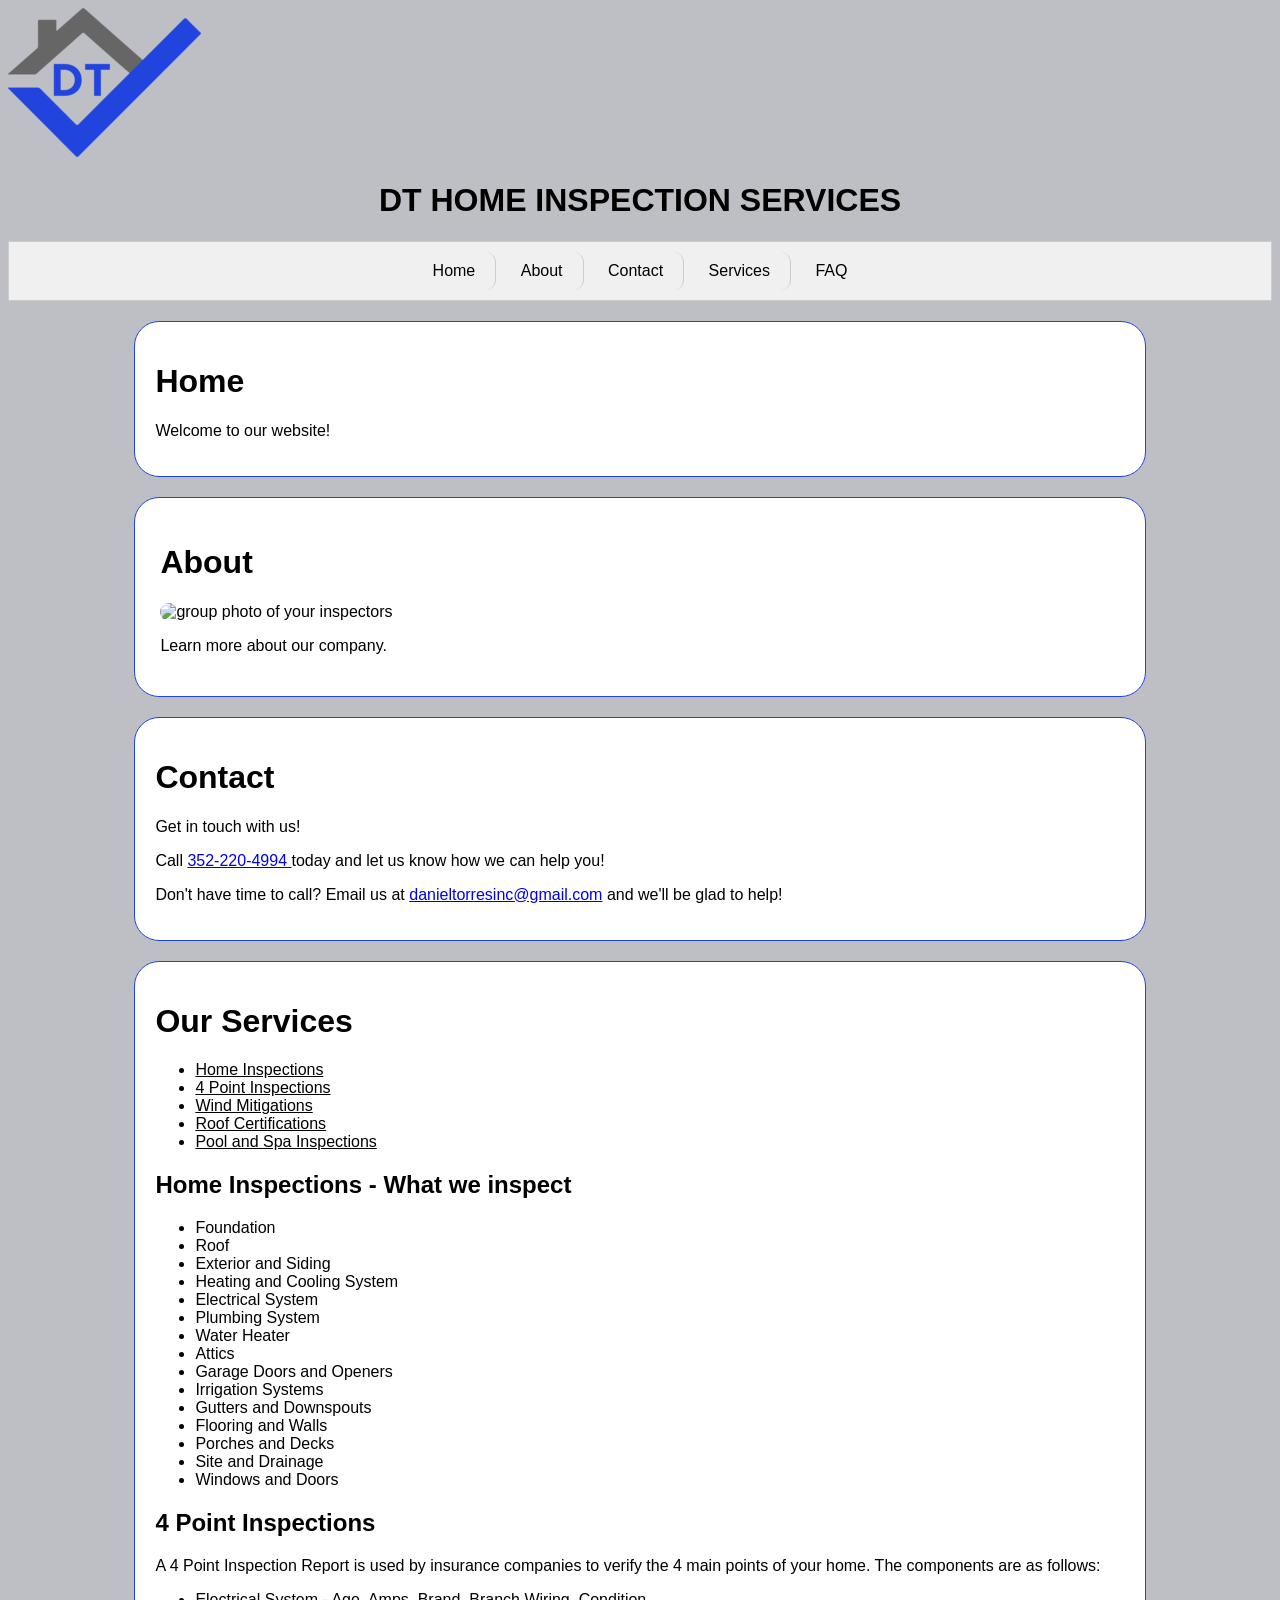
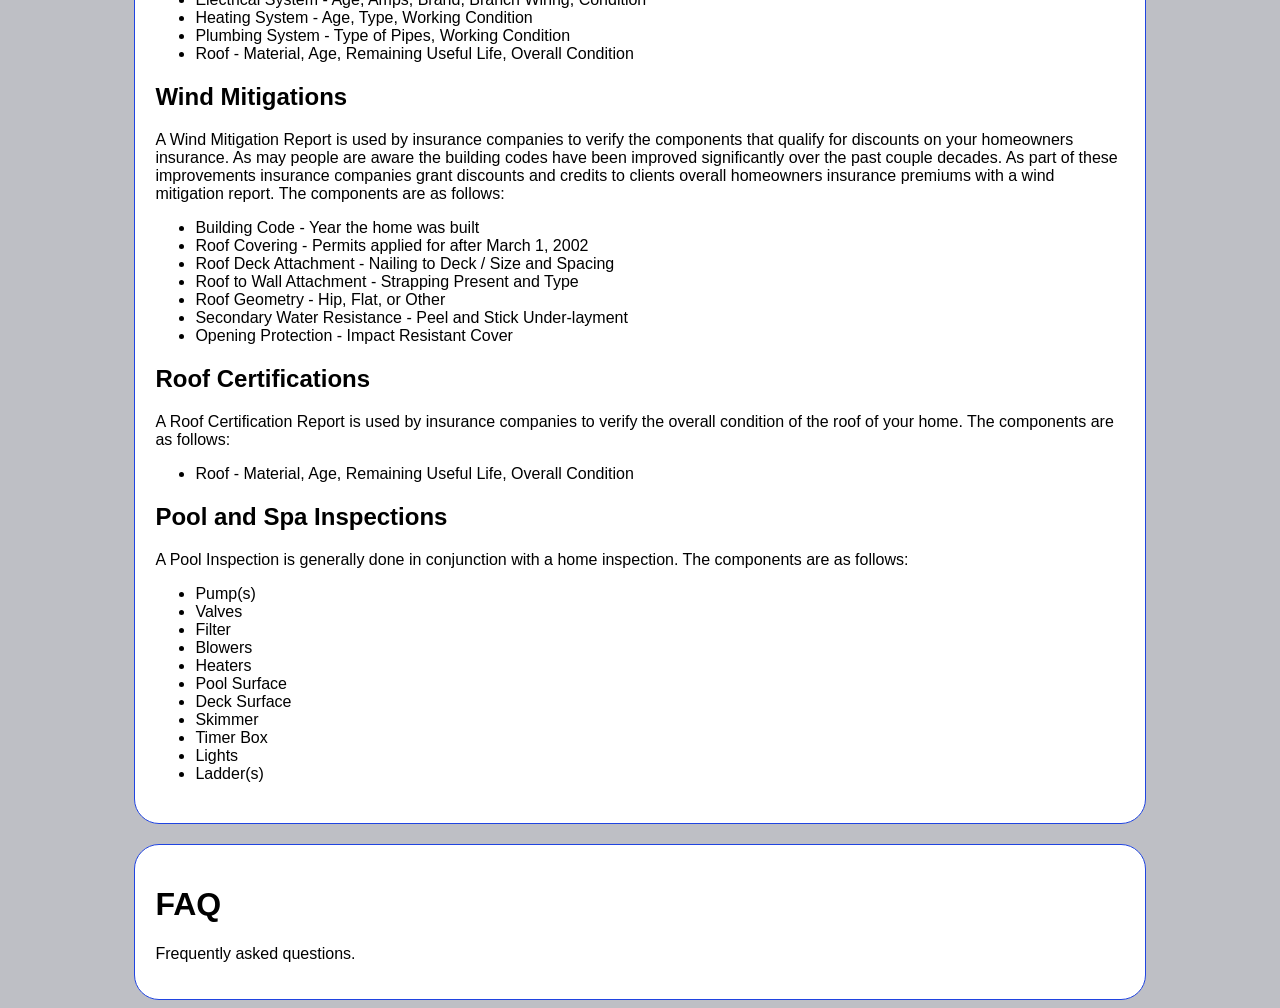
==== index.html @ a018a08e "Update index.html" ====
<!DOCTYPE html>
<html>
<head>
	<title>DT Home Inspections</title>
	<link rel="stylesheet" type="text/css" href="style.css">
</head>
<body>
	<img id = "logo" src = "dthis.png" alt = "logo"> 
	<h1 style = "text-align: center;" > DT HOME INSPECTION SERVICES </h1>
	<div class="menu">
		<ul>
			<li><a href="#home">Home</a></li>
			<li><a href="#about">About</a></li>
			<li><a href="#contact">Contact</a></li>
			<li><a href="#services">Services</a></li>
			<li><a href="#faq">FAQ</a></li>
		</ul>
	</div>
	<div class="content">
		<div id="home">
			<h1>Home</h1>
			<p>Welcome to our website!</p>
		</div>
		<div class="about">
			<h1>About</h1>
			<img id = "group" src = "dthis.jpg" alt = "group photo of your inspectors"> 
			<p>Learn more about our company.</p>
		</div>
		<div id="contact">
			<h1>Contact</h1>
			<p>Get in touch with us!</p>
			<p> Call <a href = "tel:3522204994"> 352-220-4994 </a> today and let us know how we can help you!</p>
			<p> Don't have time to call? Email us at <a href = "mailto:danieltorresinc@gmail.com">danieltorresinc@gmail.com</a> and we'll be glad to help!</p>
		</div>
		<div id="services">
			<h1>Our Services</h1>
			<ul class="service_list">
				<li><a href="#Home Inspections"> Home Inspections </a></li>
				<li><a href="#4 Point Inspections"> 4 Point Inspections </a></li>
				<li><a href="#Wind Mitigations"> Wind Mitigations</a> </li>
				<li><a href="#Roof Certifications"> Roof Certifications</a> </li>
				<li><a href="#Pool and Spa"> Pool and Spa Inspections</a></li>
			</ul>
			<div id="Home Inspections">
				<h2> Home Inspections - What we inspect </h2>
				<ul>
					<li> Foundation </li>
					<li> Roof </li>
					<li> Exterior and Siding </li>
					<li> Heating and Cooling System </li>
					<li> Electrical System </li>
					<li> Plumbing System </li>
					<li> Water Heater </li>
					<li> Attics </li>
					<li> Garage Doors and Openers</li>
					<li> Irrigation Systems </li>
					<li> Gutters and Downspouts </li>
					<li> Flooring and Walls </li>
					<li> Porches and Decks </li>
					<li> Site and Drainage </li>
					<li> Windows and Doors </li>
				</ul>
			</div>
			<div id="4 Point Inspections">
				<h2> 4 Point Inspections </h2>
				<p> A 4 Point Inspection Report is used by insurance companies to verify the 4 main points of your home. The components are as follows:</p>
					<ul>
						<li>Electrical System - Age, Amps, Brand, Branch Wiring, Condition </li>
						<li>Heating System - Age, Type, Working Condition </li>
						<li>Plumbing System - Type of Pipes, Working Condition </li>
						<li>Roof  - Material, Age, Remaining Useful Life, Overall Condition </li>
					</ul>
			</div>
			<div id="Wind Mitigations">
				<h2> Wind Mitigations </h2>
				<p> A Wind Mitigation Report is used by insurance companies to verify the components that qualify for discounts on your homeowners insurance.  As may people are aware the building codes have been improved significantly over the past couple decades.  As part of these improvements insurance companies grant discounts and credits to clients overall homeowners insurance premiums with a wind mitigation report.  The components are as follows:</p>
					<ul>
						<li>Building Code - Year the home was built</li>
						<li>Roof Covering - Permits applied for after March 1, 2002 </li>
						<li>Roof Deck Attachment - Nailing to Deck / Size and Spacing </li>
						<li>Roof to Wall Attachment - Strapping Present and Type</li>
						<li>Roof Geometry - Hip, Flat, or Other</li>
						<li>Secondary Water Resistance - Peel and Stick Under-layment</li>
						<li>Opening Protection - Impact Resistant Cover</li>
					</ul>
			</div>
			<div id="Roof Certifications">
				<h2> Roof Certifications</h2>
				<p>A Roof Certification Report is used by insurance companies to verify the overall condition of the roof of your home. The components are as follows:</p>
					<ul>
						<li>Roof  - Material, Age, Remaining Useful Life, Overall Condition</li>
					</ul>
			</div>
			<div id="Pool and Spa">
				<h2> Pool and Spa Inspections </h2>
				<p> A Pool Inspection is generally done in conjunction with a home inspection. The components are as follows:</p>
					<ul>
						<li>Pump(s)</li>
						<li>Valves </li>
						<li>Filter </li>
						<li>Blowers</li>
						<li>Heaters</li>
						<li>Pool Surface</li>
						<li>Deck Surface</li>
						<li>Skimmer</li>
						<li>Timer Box</li>
						<li>Lights</li>
						<li>Ladder(s)</li>
					</ul>
			</div>
				<!--<p>We have been in the Residential Housing Market for many years and understand the entire housing process from the ground up.  Fortunately we have had the opportunity to understand homes in ways that only a few other home inspection companies can claim.  You see, we are of course Licensed Home Inspectors HI#6616 but we also hold a Florida License for Residential Construction CRC#1328633 as well as a Florida License in Real Estate #3073071.  We have been trained by real experience in the residential housing industry and bring this expertise with us to your home inspection. When selecting our company to handle home inspection services clients are relying on getting what they pay for.

In order to get clients what they pay for we have taken our experience and strengthened our position by adding Home Inspection Certification by AHIT.  This continual training helps us stay current and clear on the topics that affect you as a client. With experience and knowledge we are here to give you a better sense of security in your home purchase. </p> -->
			</div>
		</div>
		<div id="faq">
			<h1>FAQ</h1>
			<p>Frequently asked questions.</p>
		</div>
	</div>
</body>
</html>
---- style.css ----
body {
	background-color: #bebfc5;
	font-family: Arial
}

.menu {
	background-color: #f0f0f0;
	padding: 10px;
	border: 1px solid #cccccc;
	text-align: center;
}

.menu ul {
	list-style-type: none;
	padding: 0;
	margin: 0;
}

.menu li {
	display: inline-block;
	border-radius: 10px;
	padding: 10px 20px;
	border-right: 1px solid #cccccc;
}

.menu li:last-child {
	border-right: none;
}

.menu li:hover {
	background-color: #2044E1 ;
}

.menu a {
	text-decoration: none;
	color: #000000;
}
.service_list a {
	text-decoration:underline;
	color:#000000;
}
.content {
	margin-top: 20px;
}

.content div {
	margin-bottom: 20px;
}

#services {
	background-color: #ffffff; 
	border: 1px solid #2044E1 ;
	border-radius: 25px;
	margin-left: 10%;
	margin-right: 10%;
	padding: 20px;
}
#home {
	background-color: #ffffff; 
	border: 1px solid #2044E1 ;
	border-radius: 25px;
	margin-left: 10%;
	margin-right: 10%;
	padding: 20px;
}
.about {
	background-color: #ffffff; 
	border: 1px solid #2044E1 ;
	border-radius: 25px;
	margin-left: 10%;
	margin-right: 10%;
	padding:25px;
	
}
.about img {
	height: 100%;
	width: 100%;
	border-radius: 15px;
}
#contact {
	background-color: #ffffff; 
	border: 1px solid #2044E1 ;
	border-radius: 25px;
	margin-left: 10%;
	margin-right: 10%;
	padding: 20px;
}
#faq {
	background-color: #ffffff; 
	border: 1px solid #2044E1 ;
	border-radius: 25px;
	margin-left: 10%;
	margin-right: 10%;
	padding: 20px;
}
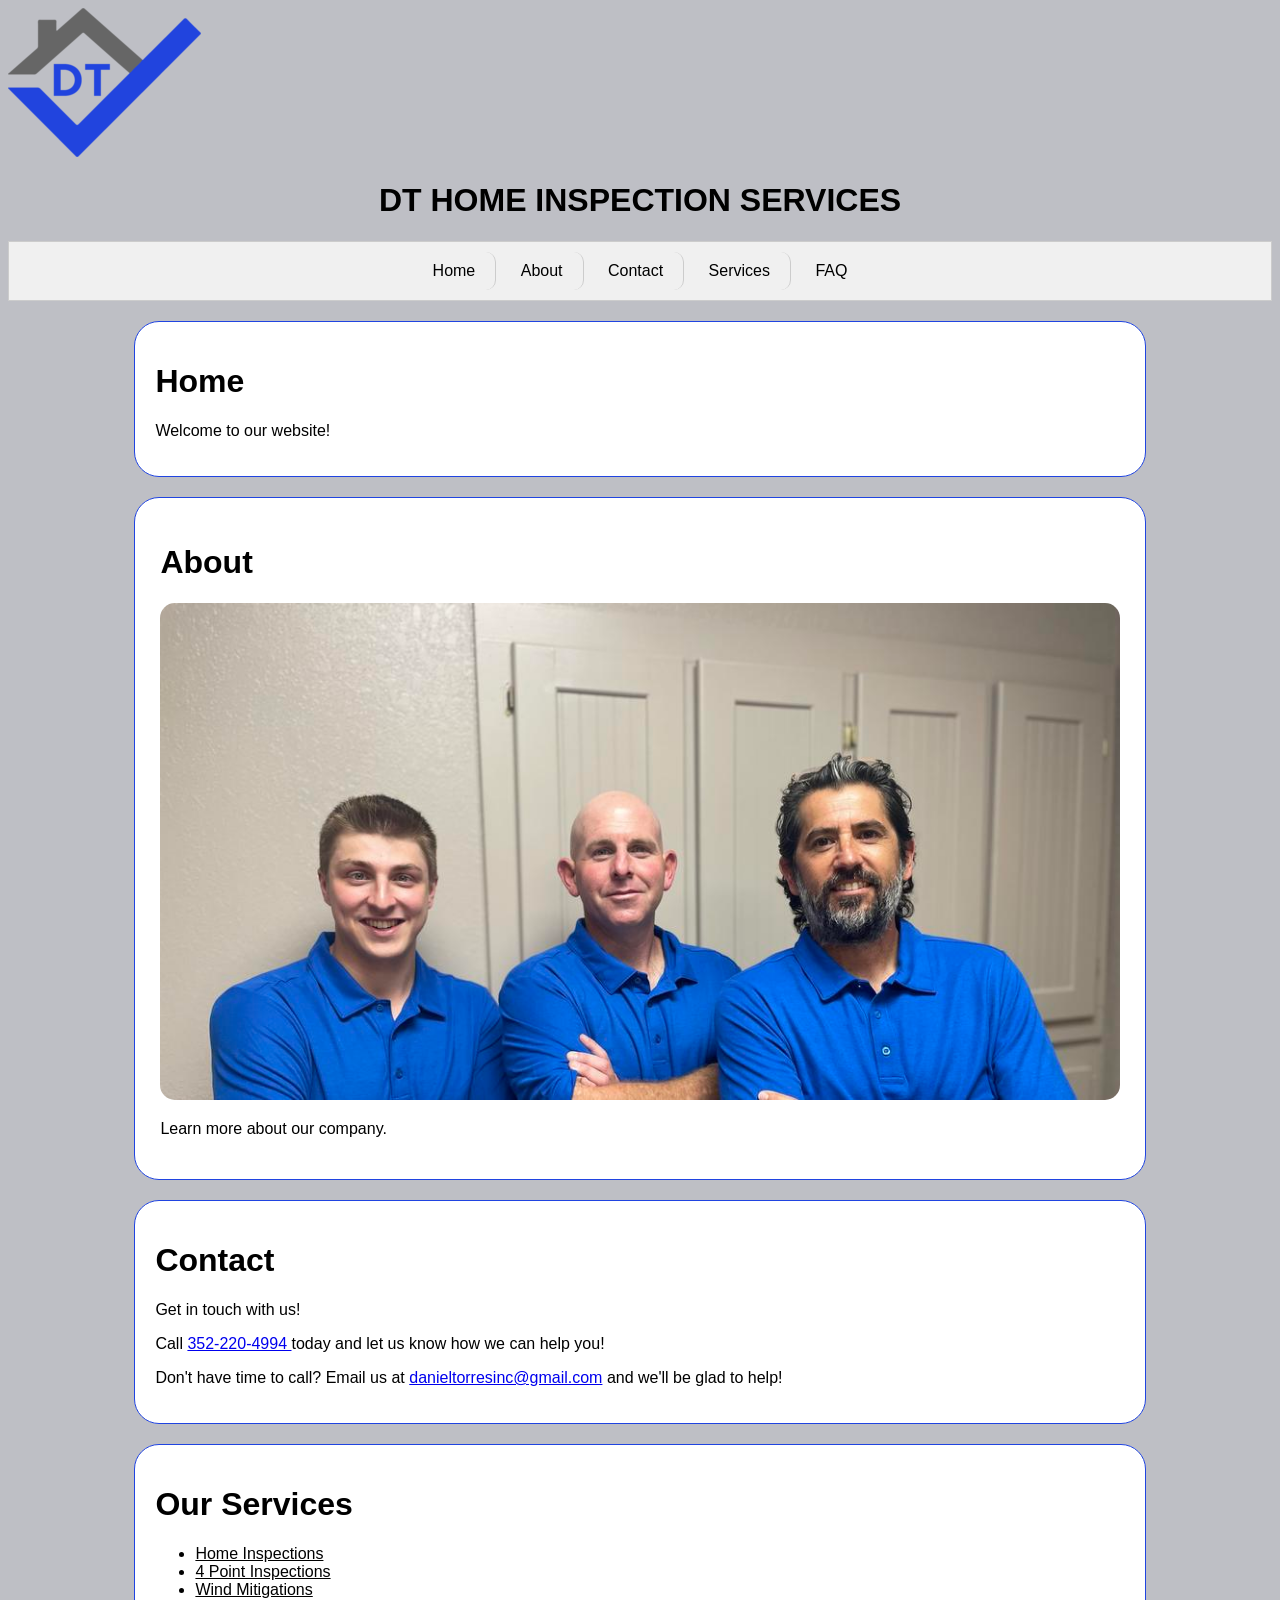
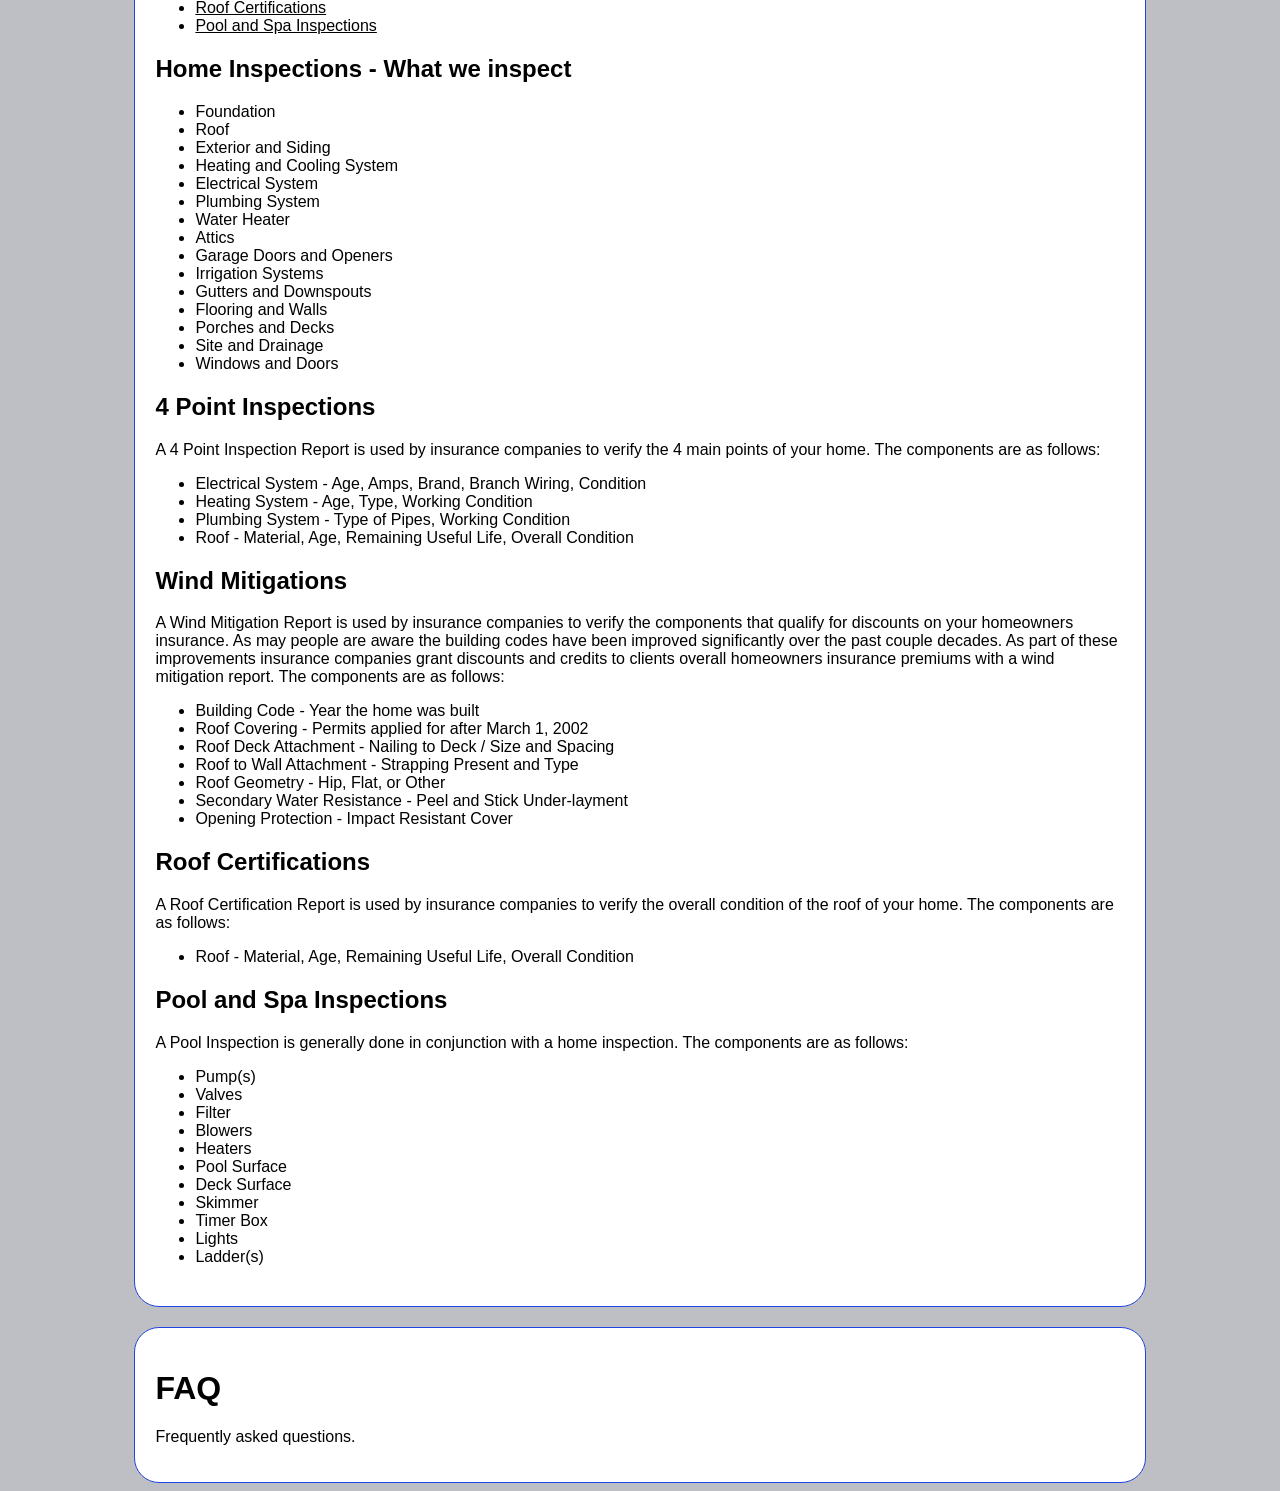
==== commit 26fba274: "Update index.html" ====
--- a/index.html
+++ b/index.html
@@ -23,7 +23,7 @@
 		</div>
 		<div class="about">
 			<h1>About</h1>
-			<img id = "group" src = "dthis.jpg" alt = "group photo of your inspectors"> 
+			<img id = "group" src = "DT.jpg" alt = "group photo of your inspectors"> 
 			<p>Learn more about our company.</p>
 		</div>
 		<div id="contact">
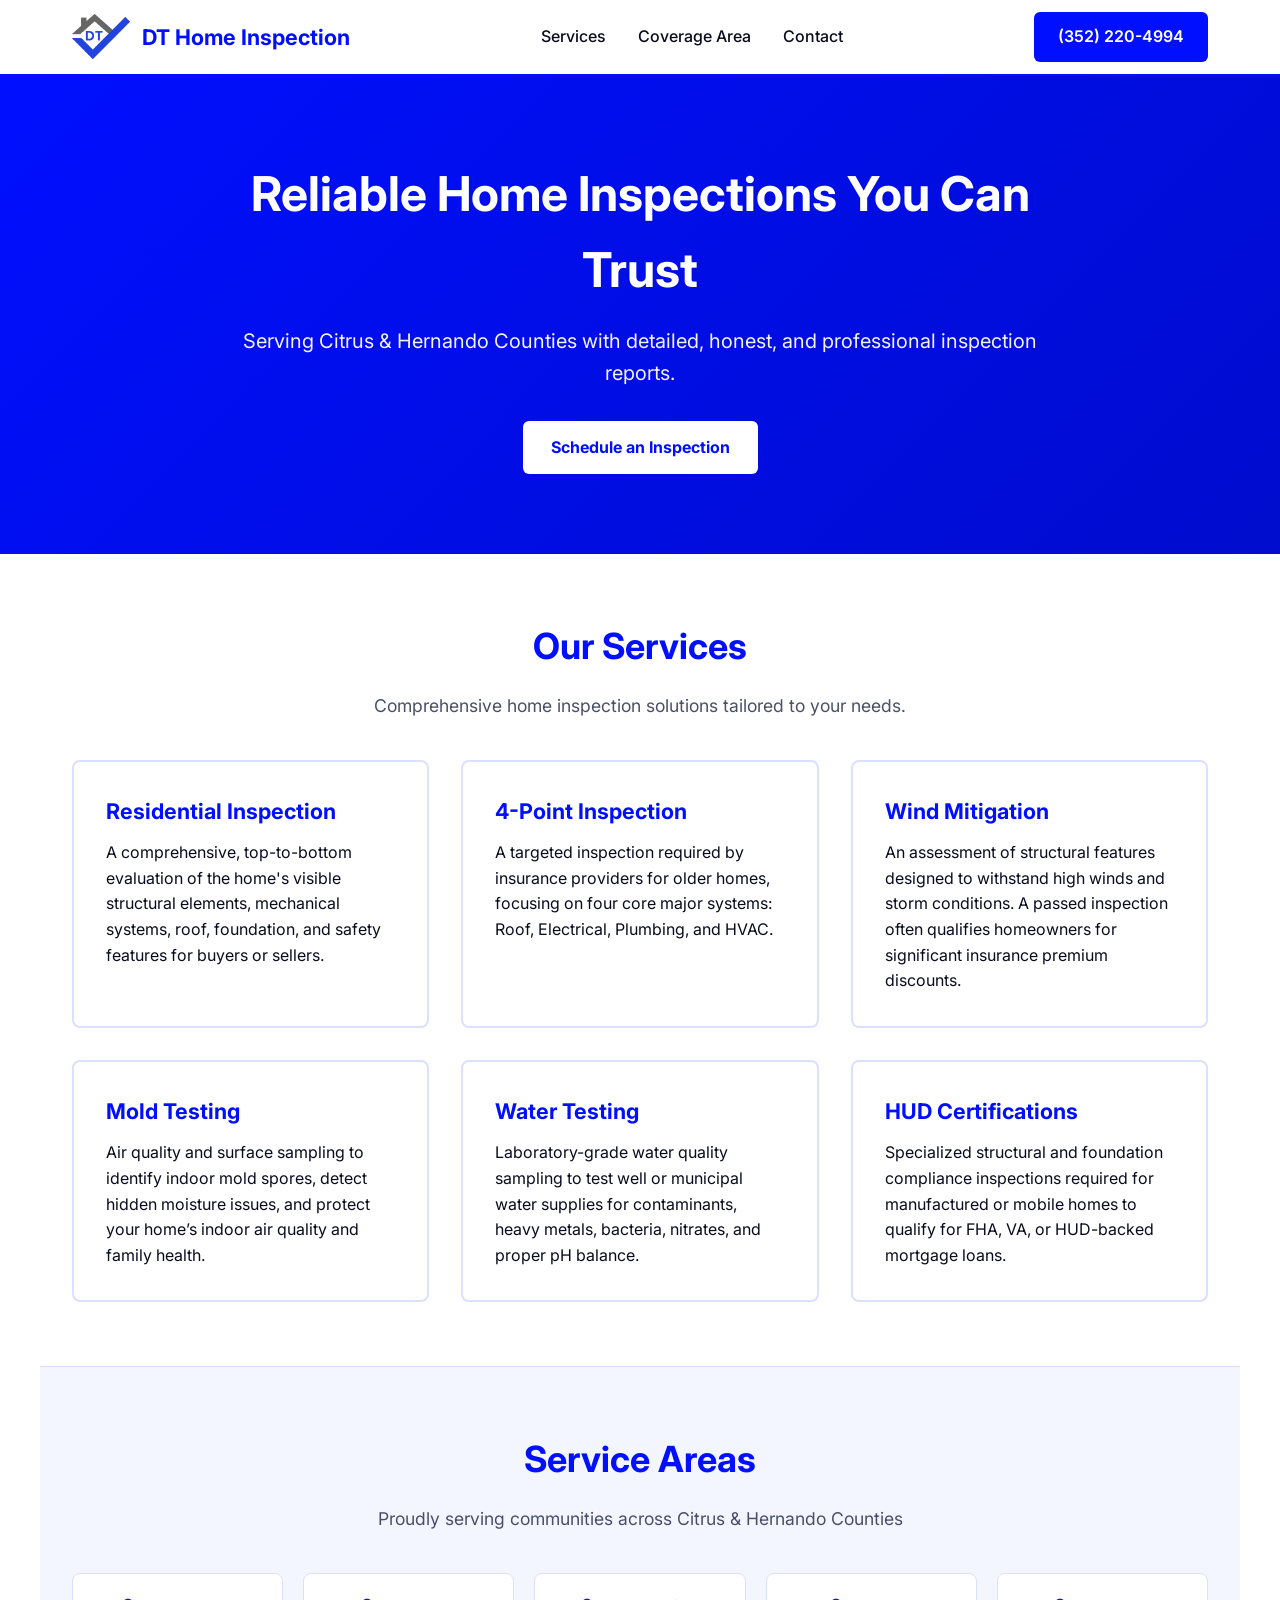
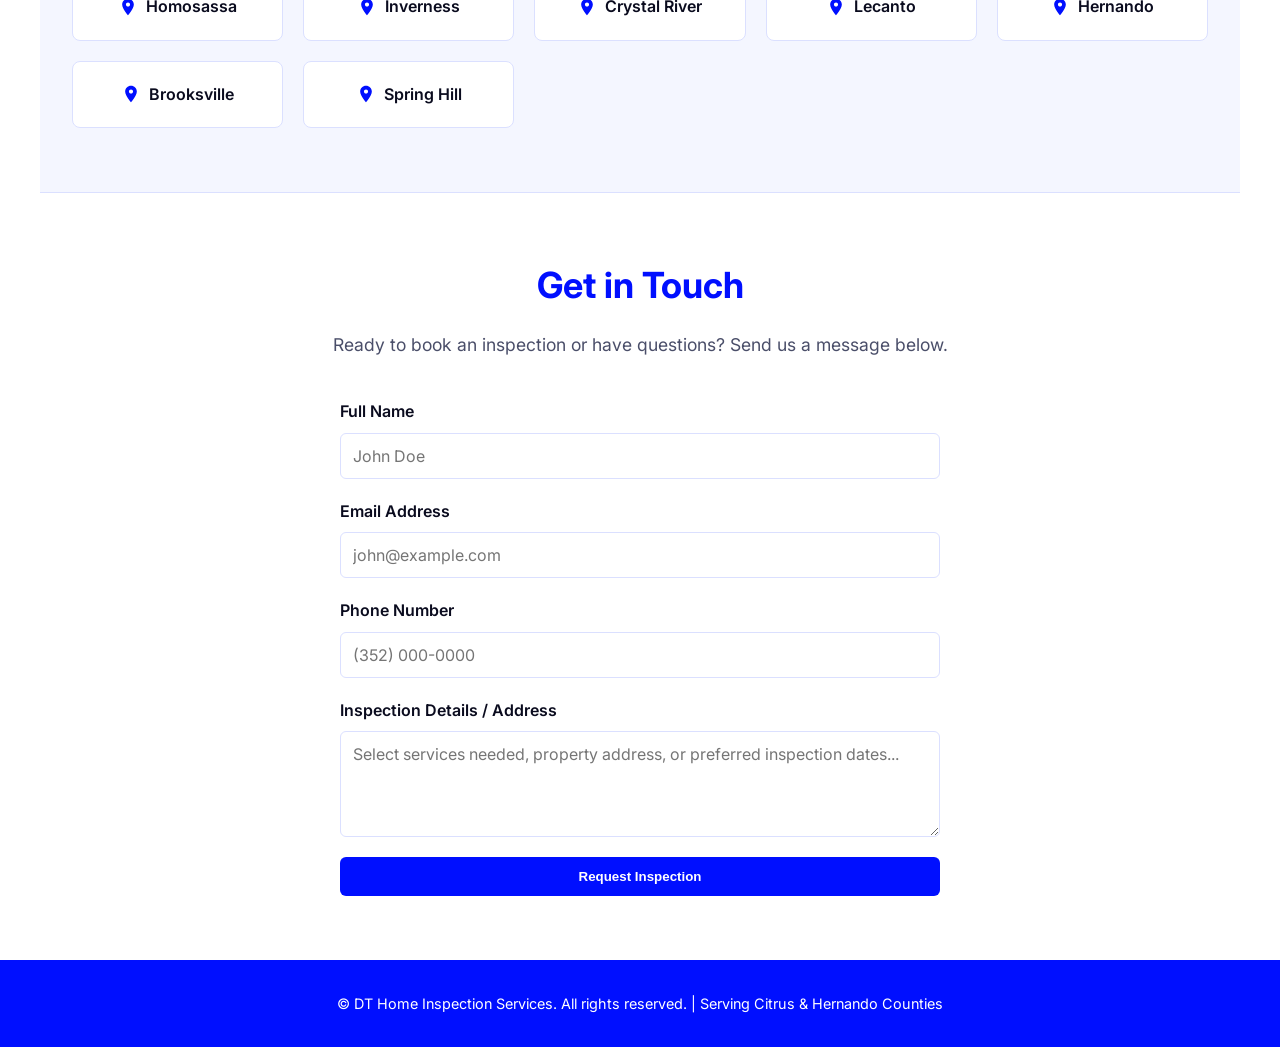
==== commit 7447b8df: "Update index.html" ====
--- a/index.html
+++ b/index.html
@@ -1,122 +1,426 @@
 <!DOCTYPE html>
-<html>
+<html lang="en">
 <head>
-	<title>DT Home Inspections</title>
-	<link rel="stylesheet" type="text/css" href="style.css">
+  <meta charset="UTF-8">
+  <meta name="viewport" content="width=device-width, initial-scale=1.0">
+  <title>DT Home Inspection Services | Citrus & Hernando County</title>
+  <link rel="preconnect" href="https://fonts.googleapis.com">
+  <link rel="preconnect" href="https://fonts.gstatic.com" crossorigin>
+  <link href="https://fonts.googleapis.com/css2?family=Inter:wght@400;500;600;700&display=swap" rel="stylesheet">
+  
+  <style>
+    :root {
+      --primary: #000fff;
+      --primary-hover: #000ccd;
+      --bg-white: #ffffff;
+      --bg-light: #f4f6ff;
+      --text-dark: #0a0b1e;
+      --text-muted: #4a4e69;
+      --border-color: #dbe0ff;
+    }
+
+    * {
+      box-sizing: border-box;
+      margin: 0;
+      padding: 0;
+    }
+
+    body {
+      font-family: 'Inter', sans-serif;
+      color: var(--text-dark);
+      background-color: var(--bg-white);
+      line-height: 1.6;
+    }
+
+    .header {
+      background-color: var(--bg-white);
+      border-bottom: 2px solid var(--primary);
+      position: sticky;
+      top: 0;
+      z-index: 100;
+    }
+
+    .nav-container {
+      max-width: 1200px;
+      margin: 0 auto;
+      padding: 0.75rem 2rem;
+      display: flex;
+      justify-content: space-between;
+      align-items: center;
+    }
+
+    /* Logo Branding Area */
+    .brand {
+      display: flex;
+      align-items: center;
+      gap: 0.75rem;
+      text-decoration: none;
+    }
+
+    .brand-logo {
+      height: 45px;
+      width: auto;
+      object-fit: contain;
+    }
+
+    .logo-text {
+      font-weight: 700;
+      font-size: 1.35rem;
+      color: var(--primary);
+    }
+
+    .nav-links {
+      display: flex;
+      gap: 2rem;
+      list-style: none;
+    }
+
+    .nav-links a {
+      text-decoration: none;
+      color: var(--text-dark);
+      font-weight: 500;
+      transition: color 0.2s;
+    }
+
+    .nav-links a:hover {
+      color: var(--primary);
+    }
+
+    .btn-primary {
+      background-color: var(--primary);
+      color: var(--bg-white);
+      padding: 0.75rem 1.5rem;
+      border-radius: 6px;
+      text-decoration: none;
+      font-weight: 600;
+      border: none;
+      cursor: pointer;
+      transition: background-color 0.2s;
+      display: inline-block;
+    }
+
+    .btn-primary:hover {
+      background-color: var(--primary-hover);
+    }
+
+    .hero {
+      background: linear-gradient(135deg, var(--primary) 0%, var(--primary-hover) 100%);
+      color: var(--bg-white);
+      padding: 5rem 2rem;
+      text-align: center;
+    }
+
+    .hero-content {
+      max-width: 800px;
+      margin: 0 auto;
+    }
+
+    .hero h1 {
+      font-size: 3rem;
+      margin-bottom: 1rem;
+      font-weight: 700;
+    }
+
+    .hero p {
+      font-size: 1.25rem;
+      margin-bottom: 2rem;
+      opacity: 0.95;
+    }
+
+    .btn-secondary {
+      background-color: var(--bg-white);
+      color: var(--primary);
+      padding: 0.85rem 1.75rem;
+      border-radius: 6px;
+      text-decoration: none;
+      font-weight: 700;
+      transition: background-color 0.2s, color 0.2s;
+      display: inline-block;
+    }
+
+    .btn-secondary:hover {
+      background-color: var(--bg-light);
+      color: var(--primary-hover);
+    }
+
+    .section {
+      padding: 4rem 2rem;
+      max-width: 1200px;
+      margin: 0 auto;
+    }
+
+    .section-title {
+      text-align: center;
+      font-size: 2.25rem;
+      color: var(--primary);
+      margin-bottom: 1rem;
+    }
+
+    .section-subtitle {
+      text-align: center;
+      color: var(--text-muted);
+      margin-bottom: 2.5rem;
+      font-size: 1.1rem;
+    }
+
+    .cards-grid {
+      display: grid;
+      grid-template-columns: repeat(auto-fit, minmax(320px, 1fr));
+      gap: 2rem;
+    }
+
+    .card {
+      background-color: var(--bg-white);
+      border: 2px solid var(--border-color);
+      border-radius: 8px;
+      padding: 2rem;
+      transition: transform 0.2s, border-color 0.2s;
+    }
+
+    .card:hover {
+      transform: translateY(-4px);
+      border-color: var(--primary);
+    }
+
+    .card h3 {
+      color: var(--primary);
+      margin-bottom: 0.75rem;
+      font-size: 1.35rem;
+    }
+
+    /* Service Area Styles */
+    .area-section {
+      background-color: var(--bg-light);
+      border-top: 1px solid var(--border-color);
+      border-bottom: 1px solid var(--border-color);
+    }
+
+    .area-grid {
+      display: grid;
+      grid-template-columns: repeat(auto-fit, minmax(180px, 1fr));
+      gap: 1.25rem;
+      margin-top: 2rem;
+    }
+
+    .area-card {
+      background-color: var(--bg-white);
+      border: 1px solid var(--border-color);
+      border-radius: 8px;
+      padding: 1.25rem 1rem;
+      text-align: center;
+      font-weight: 600;
+      color: var(--text-dark);
+      display: flex;
+      align-items: center;
+      justify-content: center;
+      gap: 0.5rem;
+      transition: border-color 0.2s, transform 0.2s;
+    }
+
+    .area-card:hover {
+      border-color: var(--primary);
+      transform: translateY(-2px);
+    }
+
+    .area-card svg {
+      width: 20px;
+      height: 20px;
+      fill: var(--primary);
+      flex-shrink: 0;
+    }
+
+    .contact-section {
+      background-color: var(--bg-white);
+    }
+
+    .contact-form {
+      max-width: 600px;
+      margin: 0 auto;
+      display: flex;
+      flex-direction: column;
+      gap: 1.25rem;
+    }
+
+    .form-group {
+      display: flex;
+      flex-direction: column;
+      gap: 0.5rem;
+    }
+
+    .form-group label {
+      font-weight: 600;
+      color: var(--text-dark);
+    }
+
+    .form-group input,
+    .form-group textarea {
+      padding: 0.75rem;
+      border: 1px solid var(--border-color);
+      border-radius: 6px;
+      font-family: inherit;
+      font-size: 1rem;
+    }
+
+    .form-group input:focus,
+    .form-group textarea:focus {
+      outline: none;
+      border-color: var(--primary);
+      box-shadow: 0 0 0 3px rgba(0, 15, 255, 0.15);
+    }
+
+    footer {
+      background-color: var(--primary);
+      color: var(--bg-white);
+      text-align: center;
+      padding: 2rem;
+      font-size: 0.9rem;
+    }
+
+    @media (max-width: 768px) {
+      .hero h1 {
+        font-size: 2.25rem;
+      }
+      .nav-links {
+        display: none;
+      }
+    }
+  </style>
 </head>
 <body>
-	<img id = "logo" src = "dthis.png" alt = "logo"> 
-	<h1 style = "text-align: center;" > DT HOME INSPECTION SERVICES </h1>
-	<div class="menu">
-		<ul>
-			<li><a href="#home">Home</a></li>
-			<li><a href="#about">About</a></li>
-			<li><a href="#contact">Contact</a></li>
-			<li><a href="#services">Services</a></li>
-			<li><a href="#faq">FAQ</a></li>
-		</ul>
-	</div>
-	<div class="content">
-		<div id="home">
-			<h1>Home</h1>
-			<p>Welcome to our website!</p>
-		</div>
-		<div class="about">
-			<h1>About</h1>
-			<img id = "group" src = "DT.jpg" alt = "group photo of your inspectors"> 
-			<p>Learn more about our company.</p>
-		</div>
-		<div id="contact">
-			<h1>Contact</h1>
-			<p>Get in touch with us!</p>
-			<p> Call <a href = "tel:3522204994"> 352-220-4994 </a> today and let us know how we can help you!</p>
-			<p> Don't have time to call? Email us at <a href = "mailto:danieltorresinc@gmail.com">danieltorresinc@gmail.com</a> and we'll be glad to help!</p>
-		</div>
-		<div id="services">
-			<h1>Our Services</h1>
-			<ul class="service_list">
-				<li><a href="#Home Inspections"> Home Inspections </a></li>
-				<li><a href="#4 Point Inspections"> 4 Point Inspections </a></li>
-				<li><a href="#Wind Mitigations"> Wind Mitigations</a> </li>
-				<li><a href="#Roof Certifications"> Roof Certifications</a> </li>
-				<li><a href="#Pool and Spa"> Pool and Spa Inspections</a></li>
-			</ul>
-			<div id="Home Inspections">
-				<h2> Home Inspections - What we inspect </h2>
-				<ul>
-					<li> Foundation </li>
-					<li> Roof </li>
-					<li> Exterior and Siding </li>
-					<li> Heating and Cooling System </li>
-					<li> Electrical System </li>
-					<li> Plumbing System </li>
-					<li> Water Heater </li>
-					<li> Attics </li>
-					<li> Garage Doors and Openers</li>
-					<li> Irrigation Systems </li>
-					<li> Gutters and Downspouts </li>
-					<li> Flooring and Walls </li>
-					<li> Porches and Decks </li>
-					<li> Site and Drainage </li>
-					<li> Windows and Doors </li>
-				</ul>
-			</div>
-			<div id="4 Point Inspections">
-				<h2> 4 Point Inspections </h2>
-				<p> A 4 Point Inspection Report is used by insurance companies to verify the 4 main points of your home. The components are as follows:</p>
-					<ul>
-						<li>Electrical System - Age, Amps, Brand, Branch Wiring, Condition </li>
-						<li>Heating System - Age, Type, Working Condition </li>
-						<li>Plumbing System - Type of Pipes, Working Condition </li>
-						<li>Roof  - Material, Age, Remaining Useful Life, Overall Condition </li>
-					</ul>
-			</div>
-			<div id="Wind Mitigations">
-				<h2> Wind Mitigations </h2>
-				<p> A Wind Mitigation Report is used by insurance companies to verify the components that qualify for discounts on your homeowners insurance.  As may people are aware the building codes have been improved significantly over the past couple decades.  As part of these improvements insurance companies grant discounts and credits to clients overall homeowners insurance premiums with a wind mitigation report.  The components are as follows:</p>
-					<ul>
-						<li>Building Code - Year the home was built</li>
-						<li>Roof Covering - Permits applied for after March 1, 2002 </li>
-						<li>Roof Deck Attachment - Nailing to Deck / Size and Spacing </li>
-						<li>Roof to Wall Attachment - Strapping Present and Type</li>
-						<li>Roof Geometry - Hip, Flat, or Other</li>
-						<li>Secondary Water Resistance - Peel and Stick Under-layment</li>
-						<li>Opening Protection - Impact Resistant Cover</li>
-					</ul>
-			</div>
-			<div id="Roof Certifications">
-				<h2> Roof Certifications</h2>
-				<p>A Roof Certification Report is used by insurance companies to verify the overall condition of the roof of your home. The components are as follows:</p>
-					<ul>
-						<li>Roof  - Material, Age, Remaining Useful Life, Overall Condition</li>
-					</ul>
-			</div>
-			<div id="Pool and Spa">
-				<h2> Pool and Spa Inspections </h2>
-				<p> A Pool Inspection is generally done in conjunction with a home inspection. The components are as follows:</p>
-					<ul>
-						<li>Pump(s)</li>
-						<li>Valves </li>
-						<li>Filter </li>
-						<li>Blowers</li>
-						<li>Heaters</li>
-						<li>Pool Surface</li>
-						<li>Deck Surface</li>
-						<li>Skimmer</li>
-						<li>Timer Box</li>
-						<li>Lights</li>
-						<li>Ladder(s)</li>
-					</ul>
-			</div>
-				<!--<p>We have been in the Residential Housing Market for many years and understand the entire housing process from the ground up.  Fortunately we have had the opportunity to understand homes in ways that only a few other home inspection companies can claim.  You see, we are of course Licensed Home Inspectors HI#6616 but we also hold a Florida License for Residential Construction CRC#1328633 as well as a Florida License in Real Estate #3073071.  We have been trained by real experience in the residential housing industry and bring this expertise with us to your home inspection. When selecting our company to handle home inspection services clients are relying on getting what they pay for.
-
-In order to get clients what they pay for we have taken our experience and strengthened our position by adding Home Inspection Certification by AHIT.  This continual training helps us stay current and clear on the topics that affect you as a client. With experience and knowledge we are here to give you a better sense of security in your home purchase. </p> -->
-			</div>
-		</div>
-		<div id="faq">
-			<h1>FAQ</h1>
-			<p>Frequently asked questions.</p>
-		</div>
-	</div>
+
+  <header class="header">
+    <div class="nav-container">
+      <a href="#" class="brand">
+        <!-- Replace 'logo-placeholder.png' with your image file name or path -->
+        <img src="dthis.png" alt="DT Home Inspection Logo" class="brand-logo">
+        <span class="logo-text">DT Home Inspection</span>
+      </a>
+      
+      <ul class="nav-links">
+        <li><a href="#services">Services</a></li>
+        <li><a href="#coverage">Coverage Area</a></li>
+        <li><a href="#contact">Contact</a></li>
+      </ul>
+      
+      <a href="tel:3522204994" class="btn-primary">(352) 220-4994</a>
+    </div>
+  </header>
+
+  <section class="hero">
+    <div class="hero-content">
+      <h1>Reliable Home Inspections You Can Trust</h1>
+      <p>Serving Citrus & Hernando Counties with detailed, honest, and professional inspection reports.</p>
+      <a href="#contact" class="btn-secondary">Schedule an Inspection</a>
+    </div>
+  </section>
+
+  <section id="services" class="section">
+    <h2 class="section-title">Our Services</h2>
+    <p class="section-subtitle">Comprehensive home inspection solutions tailored to your needs.</p>
+    <div class="cards-grid">
+      
+      <div class="card">
+        <h3>Residential Inspection</h3>
+        <p>A comprehensive, top-to-bottom evaluation of the home's visible structural elements, mechanical systems, roof, foundation, and safety features for buyers or sellers.</p>
+      </div>
+
+      <div class="card">
+        <h3>4-Point Inspection</h3>
+        <p>A targeted inspection required by insurance providers for older homes, focusing on four core major systems: Roof, Electrical, Plumbing, and HVAC.</p>
+      </div>
+
+      <div class="card">
+        <h3>Wind Mitigation</h3>
+        <p>An assessment of structural features designed to withstand high winds and storm conditions. A passed inspection often qualifies homeowners for significant insurance premium discounts.</p>
+      </div>
+
+      <div class="card">
+        <h3>Mold Testing</h3>
+        <p>Air quality and surface sampling to identify indoor mold spores, detect hidden moisture issues, and protect your home’s indoor air quality and family health.</p>
+      </div>
+
+      <div class="card">
+        <h3>Water Testing</h3>
+        <p>Laboratory-grade water quality sampling to test well or municipal water supplies for contaminants, heavy metals, bacteria, nitrates, and proper pH balance.</p>
+      </div>
+
+      <div class="card">
+        <h3>HUD Certifications</h3>
+        <p>Specialized structural and foundation compliance inspections required for manufactured or mobile homes to qualify for FHA, VA, or HUD-backed mortgage loans.</p>
+      </div>
+
+    </div>
+  </section>
+
+  <section id="coverage" class="section area-section">
+    <h2 class="section-title">Service Areas</h2>
+    <p class="section-subtitle">Proudly serving communities across Citrus & Hernando Counties</p>
+    
+    <div class="area-grid">
+      <div class="area-card">
+        <svg viewBox="0 0 24 24" aria-hidden="true"><path d="M12 2C8.13 2 5 5.13 5 9c0 5.25 7 13 7 13s7-7.75 7-13c0-3.87-3.13-7-7-7zm0 9.5c-1.38 0-2.5-1.12-2.5-2.5s1.12-2.5 2.5-2.5 2.5 1.12 2.5 2.5-1.12 2.5-2.5 2.5z"/></svg>
+        <span>Homosassa</span>
+      </div>
+      <div class="area-card">
+        <svg viewBox="0 0 24 24" aria-hidden="true"><path d="M12 2C8.13 2 5 5.13 5 9c0 5.25 7 13 7 13s7-7.75 7-13c0-3.87-3.13-7-7-7zm0 9.5c-1.38 0-2.5-1.12-2.5-2.5s1.12-2.5 2.5-2.5 2.5 1.12 2.5 2.5-1.12 2.5-2.5 2.5z"/></svg>
+        <span>Inverness</span>
+      </div>
+      <div class="area-card">
+        <svg viewBox="0 0 24 24" aria-hidden="true"><path d="M12 2C8.13 2 5 5.13 5 9c0 5.25 7 13 7 13s7-7.75 7-13c0-3.87-3.13-7-7-7zm0 9.5c-1.38 0-2.5-1.12-2.5-2.5s1.12-2.5 2.5-2.5 2.5 1.12 2.5 2.5-1.12 2.5-2.5 2.5z"/></svg>
+        <span>Crystal River</span>
+      </div>
+      <div class="area-card">
+        <svg viewBox="0 0 24 24" aria-hidden="true"><path d="M12 2C8.13 2 5 5.13 5 9c0 5.25 7 13 7 13s7-7.75 7-13c0-3.87-3.13-7-7-7zm0 9.5c-1.38 0-2.5-1.12-2.5-2.5s1.12-2.5 2.5-2.5 2.5 1.12 2.5 2.5-1.12 2.5-2.5 2.5z"/></svg>
+        <span>Lecanto</span>
+      </div>
+      <div class="area-card">
+        <svg viewBox="0 0 24 24" aria-hidden="true"><path d="M12 2C8.13 2 5 5.13 5 9c0 5.25 7 13 7 13s7-7.75 7-13c0-3.87-3.13-7-7-7zm0 9.5c-1.38 0-2.5-1.12-2.5-2.5s1.12-2.5 2.5-2.5 2.5 1.12 2.5 2.5-1.12 2.5-2.5 2.5z"/></svg>
+        <span>Hernando</span>
+      </div>
+      <div class="area-card">
+        <svg viewBox="0 0 24 24" aria-hidden="true"><path d="M12 2C8.13 2 5 5.13 5 9c0 5.25 7 13 7 13s7-7.75 7-13c0-3.87-3.13-7-7-7zm0 9.5c-1.38 0-2.5-1.12-2.5-2.5s1.12-2.5 2.5-2.5 2.5 1.12 2.5 2.5-1.12 2.5-2.5 2.5z"/></svg>
+        <span>Brooksville</span>
+      </div>
+      <div class="area-card">
+        <svg viewBox="0 0 24 24" aria-hidden="true"><path d="M12 2C8.13 2 5 5.13 5 9c0 5.25 7 13 7 13s7-7.75 7-13c0-3.87-3.13-7-7-7zm0 9.5c-1.38 0-2.5-1.12-2.5-2.5s1.12-2.5 2.5-2.5 2.5 1.12 2.5 2.5-1.12 2.5-2.5 2.5z"/></svg>
+        <span>Spring Hill</span>
+      </div>
+    </div>
+  </section>
+
+  <section id="contact" class="section contact-section">
+    <h2 class="section-title">Get in Touch</h2>
+    <p class="section-subtitle">Ready to book an inspection or have questions? Send us a message below.</p>
+    <form class="contact-form" action="https://api.web3forms.com/submit" method="POST">
+      <input type="hidden" name="access_key" value="YOUR_ACCESS_KEY_HERE">
+      
+      <div class="form-group">
+        <label for="name">Full Name</label>
+        <input type="text" id="name" name="name" required placeholder="John Doe">
+      </div>
+
+      <div class="form-group">
+        <label for="email">Email Address</label>
+        <input type="email" id="email" name="email" required placeholder="john@example.com">
+      </div>
+
+      <div class="form-group">
+        <label for="phone">Phone Number</label>
+        <input type="tel" id="phone" name="phone" required placeholder="(352) 000-0000">
+      </div>
+
+      <div class="form-group">
+        <label for="message">Inspection Details / Address</label>
+        <textarea id="message" name="message" rows="4" placeholder="Select services needed, property address, or preferred inspection dates..."></textarea>
+      </div>
+
+      <button type="submit" class="btn-primary">Request Inspection</button>
+    </form>
+  </section>
+
+  <footer>
+    <p>&copy; DT Home Inspection Services. All rights reserved. | Serving Citrus & Hernando Counties</p>
+  </footer>
+
 </body>
 </html>
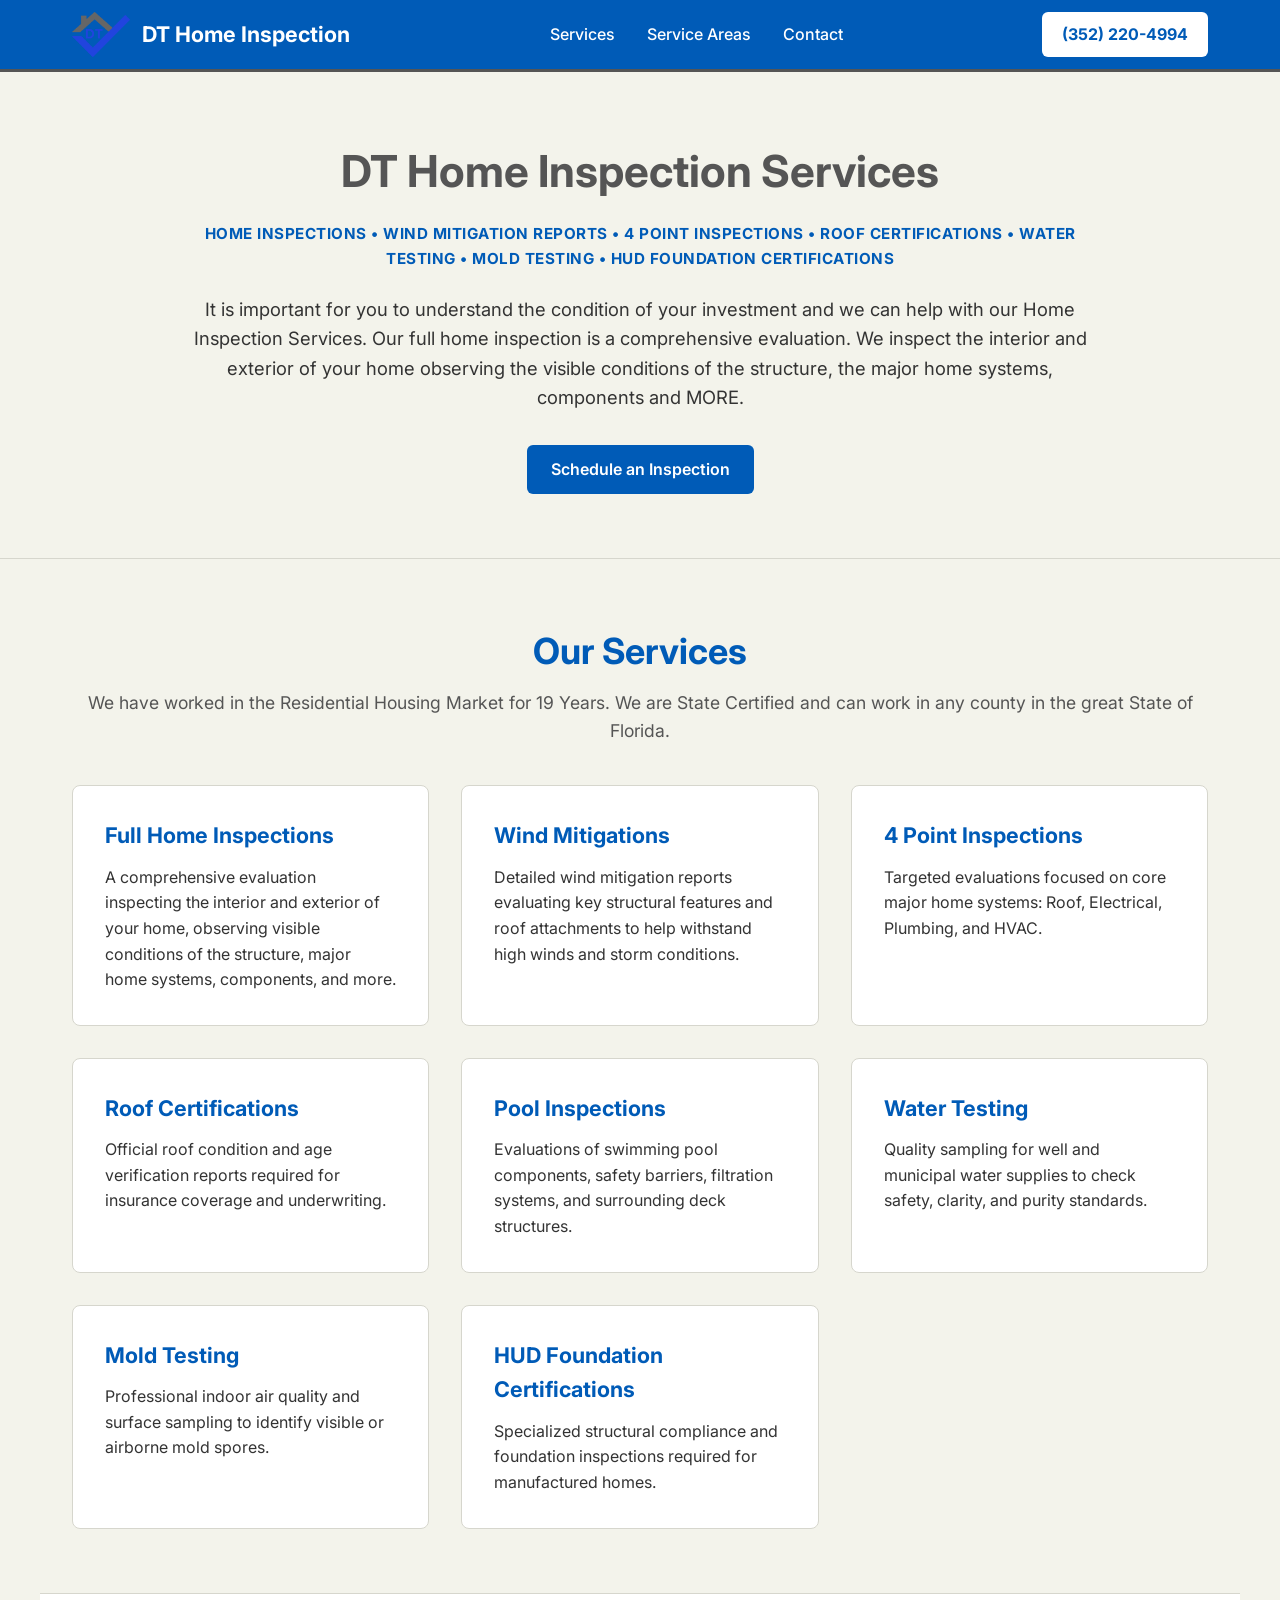
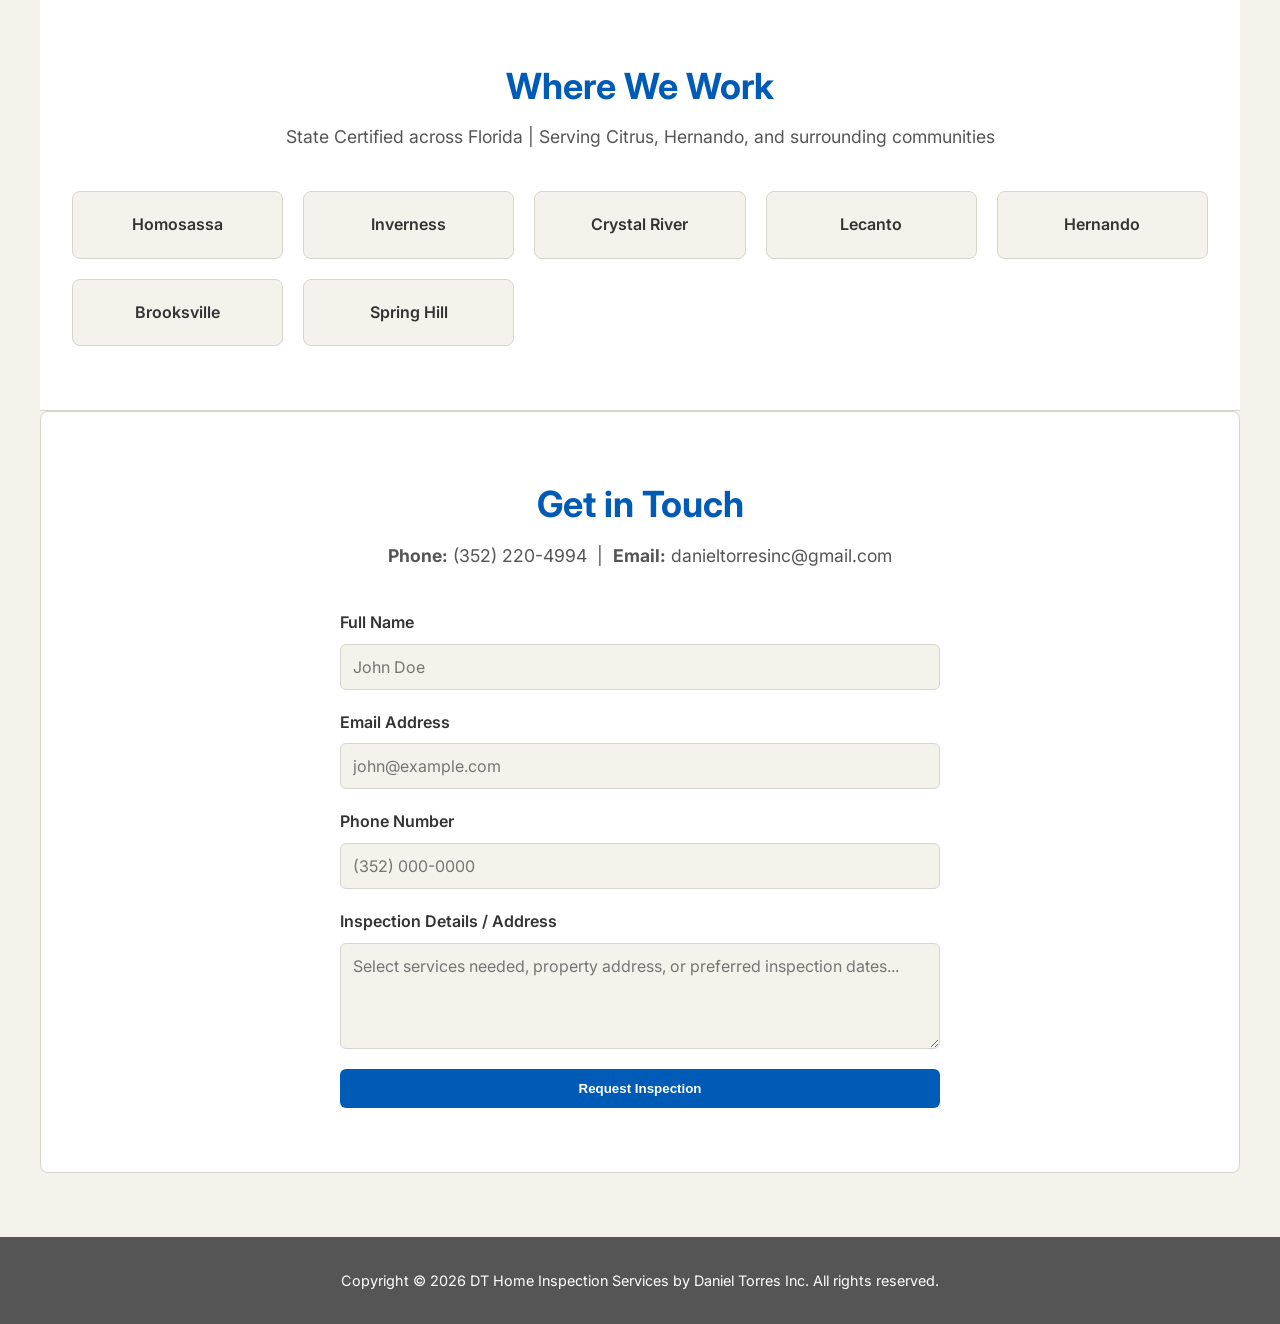
==== commit bfcece82: "Update index.html" ====
--- a/index.html
+++ b/index.html
@@ -1,426 +1,259 @@
-<!DOCTYPE html>
-<html lang="en">
-<head>
-  <meta charset="UTF-8">
-  <meta name="viewport" content="width=device-width, initial-scale=1.0">
-  <title>DT Home Inspection Services | Citrus & Hernando County</title>
-  <link rel="preconnect" href="https://fonts.googleapis.com">
-  <link rel="preconnect" href="https://fonts.gstatic.com" crossorigin>
-  <link href="https://fonts.googleapis.com/css2?family=Inter:wght@400;500;600;700&display=swap" rel="stylesheet">
-  
-  <style>
-    :root {
-      --primary: #000fff;
-      --primary-hover: #000ccd;
-      --bg-white: #ffffff;
-      --bg-light: #f4f6ff;
-      --text-dark: #0a0b1e;
-      --text-muted: #4a4e69;
-      --border-color: #dbe0ff;
-    }
-
-    * {
-      box-sizing: border-box;
-      margin: 0;
-      padding: 0;
-    }
-
-    body {
-      font-family: 'Inter', sans-serif;
-      color: var(--text-dark);
-      background-color: var(--bg-white);
-      line-height: 1.6;
-    }
-
-    .header {
-      background-color: var(--bg-white);
-      border-bottom: 2px solid var(--primary);
-      position: sticky;
-      top: 0;
-      z-index: 100;
-    }
-
-    .nav-container {
-      max-width: 1200px;
-      margin: 0 auto;
-      padding: 0.75rem 2rem;
-      display: flex;
-      justify-content: space-between;
-      align-items: center;
-    }
-
-    /* Logo Branding Area */
-    .brand {
-      display: flex;
-      align-items: center;
-      gap: 0.75rem;
-      text-decoration: none;
-    }
-
-    .brand-logo {
-      height: 45px;
-      width: auto;
-      object-fit: contain;
-    }
-
-    .logo-text {
-      font-weight: 700;
-      font-size: 1.35rem;
-      color: var(--primary);
-    }
-
-    .nav-links {
-      display: flex;
-      gap: 2rem;
-      list-style: none;
-    }
-
-    .nav-links a {
-      text-decoration: none;
-      color: var(--text-dark);
-      font-weight: 500;
-      transition: color 0.2s;
-    }
-
-    .nav-links a:hover {
-      color: var(--primary);
-    }
-
-    .btn-primary {
-      background-color: var(--primary);
-      color: var(--bg-white);
-      padding: 0.75rem 1.5rem;
-      border-radius: 6px;
-      text-decoration: none;
-      font-weight: 600;
-      border: none;
-      cursor: pointer;
-      transition: background-color 0.2s;
-      display: inline-block;
-    }
-
-    .btn-primary:hover {
-      background-color: var(--primary-hover);
-    }
-
-    .hero {
-      background: linear-gradient(135deg, var(--primary) 0%, var(--primary-hover) 100%);
-      color: var(--bg-white);
-      padding: 5rem 2rem;
-      text-align: center;
-    }
-
-    .hero-content {
-      max-width: 800px;
-      margin: 0 auto;
-    }
-
-    .hero h1 {
-      font-size: 3rem;
-      margin-bottom: 1rem;
-      font-weight: 700;
-    }
-
-    .hero p {
-      font-size: 1.25rem;
-      margin-bottom: 2rem;
-      opacity: 0.95;
-    }
-
-    .btn-secondary {
-      background-color: var(--bg-white);
-      color: var(--primary);
-      padding: 0.85rem 1.75rem;
-      border-radius: 6px;
-      text-decoration: none;
-      font-weight: 700;
-      transition: background-color 0.2s, color 0.2s;
-      display: inline-block;
-    }
-
-    .btn-secondary:hover {
-      background-color: var(--bg-light);
-      color: var(--primary-hover);
-    }
-
-    .section {
-      padding: 4rem 2rem;
-      max-width: 1200px;
-      margin: 0 auto;
-    }
-
-    .section-title {
-      text-align: center;
-      font-size: 2.25rem;
-      color: var(--primary);
-      margin-bottom: 1rem;
-    }
-
-    .section-subtitle {
-      text-align: center;
-      color: var(--text-muted);
-      margin-bottom: 2.5rem;
-      font-size: 1.1rem;
-    }
-
-    .cards-grid {
-      display: grid;
-      grid-template-columns: repeat(auto-fit, minmax(320px, 1fr));
-      gap: 2rem;
-    }
-
-    .card {
-      background-color: var(--bg-white);
-      border: 2px solid var(--border-color);
-      border-radius: 8px;
-      padding: 2rem;
-      transition: transform 0.2s, border-color 0.2s;
-    }
-
-    .card:hover {
-      transform: translateY(-4px);
-      border-color: var(--primary);
-    }
-
-    .card h3 {
-      color: var(--primary);
-      margin-bottom: 0.75rem;
-      font-size: 1.35rem;
-    }
-
-    /* Service Area Styles */
-    .area-section {
-      background-color: var(--bg-light);
-      border-top: 1px solid var(--border-color);
-      border-bottom: 1px solid var(--border-color);
-    }
-
-    .area-grid {
-      display: grid;
-      grid-template-columns: repeat(auto-fit, minmax(180px, 1fr));
-      gap: 1.25rem;
-      margin-top: 2rem;
-    }
-
-    .area-card {
-      background-color: var(--bg-white);
-      border: 1px solid var(--border-color);
-      border-radius: 8px;
-      padding: 1.25rem 1rem;
-      text-align: center;
-      font-weight: 600;
-      color: var(--text-dark);
-      display: flex;
-      align-items: center;
-      justify-content: center;
-      gap: 0.5rem;
-      transition: border-color 0.2s, transform 0.2s;
-    }
-
-    .area-card:hover {
-      border-color: var(--primary);
-      transform: translateY(-2px);
-    }
-
-    .area-card svg {
-      width: 20px;
-      height: 20px;
-      fill: var(--primary);
-      flex-shrink: 0;
-    }
-
-    .contact-section {
-      background-color: var(--bg-white);
-    }
-
-    .contact-form {
-      max-width: 600px;
-      margin: 0 auto;
-      display: flex;
-      flex-direction: column;
-      gap: 1.25rem;
-    }
-
-    .form-group {
-      display: flex;
-      flex-direction: column;
-      gap: 0.5rem;
-    }
-
-    .form-group label {
-      font-weight: 600;
-      color: var(--text-dark);
-    }
-
-    .form-group input,
-    .form-group textarea {
-      padding: 0.75rem;
-      border: 1px solid var(--border-color);
-      border-radius: 6px;
-      font-family: inherit;
-      font-size: 1rem;
-    }
-
-    .form-group input:focus,
-    .form-group textarea:focus {
-      outline: none;
-      border-color: var(--primary);
-      box-shadow: 0 0 0 3px rgba(0, 15, 255, 0.15);
-    }
-
-    footer {
-      background-color: var(--primary);
-      color: var(--bg-white);
-      text-align: center;
-      padding: 2rem;
-      font-size: 0.9rem;
-    }
-
-    @media (max-width: 768px) {
-      .hero h1 {
-        font-size: 2.25rem;
-      }
-      .nav-links {
-        display: none;
-      }
-    }
-  </style>
-</head>
-<body>
-
-  <header class="header">
-    <div class="nav-container">
-      <a href="#" class="brand">
-        <!-- Replace 'logo-placeholder.png' with your image file name or path -->
-        <img src="dthis.png" alt="DT Home Inspection Logo" class="brand-logo">
-        <span class="logo-text">DT Home Inspection</span>
-      </a>
-      
-      <ul class="nav-links">
-        <li><a href="#services">Services</a></li>
-        <li><a href="#coverage">Coverage Area</a></li>
-        <li><a href="#contact">Contact</a></li>
-      </ul>
-      
-      <a href="tel:3522204994" class="btn-primary">(352) 220-4994</a>
-    </div>
-  </header>
-
-  <section class="hero">
-    <div class="hero-content">
-      <h1>Reliable Home Inspections You Can Trust</h1>
-      <p>Serving Citrus & Hernando Counties with detailed, honest, and professional inspection reports.</p>
-      <a href="#contact" class="btn-secondary">Schedule an Inspection</a>
-    </div>
-  </section>
-
-  <section id="services" class="section">
-    <h2 class="section-title">Our Services</h2>
-    <p class="section-subtitle">Comprehensive home inspection solutions tailored to your needs.</p>
-    <div class="cards-grid">
-      
-      <div class="card">
-        <h3>Residential Inspection</h3>
-        <p>A comprehensive, top-to-bottom evaluation of the home's visible structural elements, mechanical systems, roof, foundation, and safety features for buyers or sellers.</p>
-      </div>
-
-      <div class="card">
-        <h3>4-Point Inspection</h3>
-        <p>A targeted inspection required by insurance providers for older homes, focusing on four core major systems: Roof, Electrical, Plumbing, and HVAC.</p>
-      </div>
-
-      <div class="card">
-        <h3>Wind Mitigation</h3>
-        <p>An assessment of structural features designed to withstand high winds and storm conditions. A passed inspection often qualifies homeowners for significant insurance premium discounts.</p>
-      </div>
-
-      <div class="card">
-        <h3>Mold Testing</h3>
-        <p>Air quality and surface sampling to identify indoor mold spores, detect hidden moisture issues, and protect your home’s indoor air quality and family health.</p>
-      </div>
-
-      <div class="card">
-        <h3>Water Testing</h3>
-        <p>Laboratory-grade water quality sampling to test well or municipal water supplies for contaminants, heavy metals, bacteria, nitrates, and proper pH balance.</p>
-      </div>
-
-      <div class="card">
-        <h3>HUD Certifications</h3>
-        <p>Specialized structural and foundation compliance inspections required for manufactured or mobile homes to qualify for FHA, VA, or HUD-backed mortgage loans.</p>
-      </div>
-
-    </div>
-  </section>
-
-  <section id="coverage" class="section area-section">
-    <h2 class="section-title">Service Areas</h2>
-    <p class="section-subtitle">Proudly serving communities across Citrus & Hernando Counties</p>
-    
-    <div class="area-grid">
-      <div class="area-card">
-        <svg viewBox="0 0 24 24" aria-hidden="true"><path d="M12 2C8.13 2 5 5.13 5 9c0 5.25 7 13 7 13s7-7.75 7-13c0-3.87-3.13-7-7-7zm0 9.5c-1.38 0-2.5-1.12-2.5-2.5s1.12-2.5 2.5-2.5 2.5 1.12 2.5 2.5-1.12 2.5-2.5 2.5z"/></svg>
-        <span>Homosassa</span>
-      </div>
-      <div class="area-card">
-        <svg viewBox="0 0 24 24" aria-hidden="true"><path d="M12 2C8.13 2 5 5.13 5 9c0 5.25 7 13 7 13s7-7.75 7-13c0-3.87-3.13-7-7-7zm0 9.5c-1.38 0-2.5-1.12-2.5-2.5s1.12-2.5 2.5-2.5 2.5 1.12 2.5 2.5-1.12 2.5-2.5 2.5z"/></svg>
-        <span>Inverness</span>
-      </div>
-      <div class="area-card">
-        <svg viewBox="0 0 24 24" aria-hidden="true"><path d="M12 2C8.13 2 5 5.13 5 9c0 5.25 7 13 7 13s7-7.75 7-13c0-3.87-3.13-7-7-7zm0 9.5c-1.38 0-2.5-1.12-2.5-2.5s1.12-2.5 2.5-2.5 2.5 1.12 2.5 2.5-1.12 2.5-2.5 2.5z"/></svg>
-        <span>Crystal River</span>
-      </div>
-      <div class="area-card">
-        <svg viewBox="0 0 24 24" aria-hidden="true"><path d="M12 2C8.13 2 5 5.13 5 9c0 5.25 7 13 7 13s7-7.75 7-13c0-3.87-3.13-7-7-7zm0 9.5c-1.38 0-2.5-1.12-2.5-2.5s1.12-2.5 2.5-2.5 2.5 1.12 2.5 2.5-1.12 2.5-2.5 2.5z"/></svg>
-        <span>Lecanto</span>
-      </div>
-      <div class="area-card">
-        <svg viewBox="0 0 24 24" aria-hidden="true"><path d="M12 2C8.13 2 5 5.13 5 9c0 5.25 7 13 7 13s7-7.75 7-13c0-3.87-3.13-7-7-7zm0 9.5c-1.38 0-2.5-1.12-2.5-2.5s1.12-2.5 2.5-2.5 2.5 1.12 2.5 2.5-1.12 2.5-2.5 2.5z"/></svg>
-        <span>Hernando</span>
-      </div>
-      <div class="area-card">
-        <svg viewBox="0 0 24 24" aria-hidden="true"><path d="M12 2C8.13 2 5 5.13 5 9c0 5.25 7 13 7 13s7-7.75 7-13c0-3.87-3.13-7-7-7zm0 9.5c-1.38 0-2.5-1.12-2.5-2.5s1.12-2.5 2.5-2.5 2.5 1.12 2.5 2.5-1.12 2.5-2.5 2.5z"/></svg>
-        <span>Brooksville</span>
-      </div>
-      <div class="area-card">
-        <svg viewBox="0 0 24 24" aria-hidden="true"><path d="M12 2C8.13 2 5 5.13 5 9c0 5.25 7 13 7 13s7-7.75 7-13c0-3.87-3.13-7-7-7zm0 9.5c-1.38 0-2.5-1.12-2.5-2.5s1.12-2.5 2.5-2.5 2.5 1.12 2.5 2.5-1.12 2.5-2.5 2.5z"/></svg>
-        <span>Spring Hill</span>
-      </div>
-    </div>
-  </section>
-
-  <section id="contact" class="section contact-section">
-    <h2 class="section-title">Get in Touch</h2>
-    <p class="section-subtitle">Ready to book an inspection or have questions? Send us a message below.</p>
-    <form class="contact-form" action="https://api.web3forms.com/submit" method="POST">
-      <input type="hidden" name="access_key" value="YOUR_ACCESS_KEY_HERE">
-      
-      <div class="form-group">
-        <label for="name">Full Name</label>
-        <input type="text" id="name" name="name" required placeholder="John Doe">
-      </div>
-
-      <div class="form-group">
-        <label for="email">Email Address</label>
-        <input type="email" id="email" name="email" required placeholder="john@example.com">
-      </div>
-
-      <div class="form-group">
-        <label for="phone">Phone Number</label>
-        <input type="tel" id="phone" name="phone" required placeholder="(352) 000-0000">
-      </div>
-
-      <div class="form-group">
-        <label for="message">Inspection Details / Address</label>
-        <textarea id="message" name="message" rows="4" placeholder="Select services needed, property address, or preferred inspection dates..."></textarea>
-      </div>
-
-      <button type="submit" class="btn-primary">Request Inspection</button>
-    </form>
-  </section>
-
-  <footer>
-    <p>&copy; DT Home Inspection Services. All rights reserved. | Serving Citrus & Hernando Counties</p>
-  </footer>
-
-</body>
-</html>
+<!DOCTYPE html>
+<html lang="en">
+<head>
+  <meta charset="UTF-8">
+  <meta name="viewport" content="width=device-width, initial-scale=1.0">
+  <title>DT Home Inspection Services | Citrus & Hernando County</title>
+  <link rel="preconnect" href="https://fonts.googleapis.com">
+  <link rel="preconnect" href="https://fonts.gstatic.com" crossorigin>
+  <link href="https://fonts.googleapis.com/css2?family=Inter:wght@400;500;600;700&display=swap" rel="stylesheet">
+  
+  <style>
+    :root {
+      /* Palette matched from the original site screenshot */
+      --primary: #005bb7;
+      --primary-hover: #00438a;
+      --slate: #555555;
+      --bg-white: #ffffff;
+      --bg-warm: #f3f3eb; /* Original site off-white/cream background tone */
+      --text-dark: #333333;
+      --text-muted: #555555;
+      --border-color: #d6d6cd;
+    }
+
+    html, body, div, header, section, footer, nav, a, ul, li, h1, h2, h3, p, span, form, input, textarea, button, img {
+      box-sizing: border-box;
+      margin: 0;
+      padding: 0;
+    }
+
+    body {
+      font-family: 'Inter', sans-serif;
+      color: var(--text-dark);
+      background-color: var(--bg-warm);
+      line-height: 1.6;
+    }
+
+    .header { 
+      background-color: var(--primary); 
+      border-bottom: 3px solid var(--slate); 
+      position: sticky; 
+      top: 0; 
+      z-index: 100; 
+    }
+
+    .nav-container { 
+      max-width: 1200px; 
+      margin: 0 auto; 
+      padding: 0.75rem 2rem; 
+      display: flex; 
+      justify-content: space-between; 
+      align-items: center; 
+    }
+
+    .brand { display: flex; align-items: center; gap: 0.75rem; text-decoration: none; }
+    .brand-logo { height: 45px; width: auto; object-fit: contain; }
+    .logo-text { font-weight: 700; font-size: 1.35rem; color: #ffffff; }
+
+    .nav-links { display: flex; gap: 2rem; list-style: none; }
+    .nav-links a { text-decoration: none; color: #ffffff; font-weight: 500; transition: opacity 0.2s; }
+    .nav-links a:hover { opacity: 0.8; }
+
+    .btn-header { 
+      background-color: #ffffff; 
+      color: var(--primary); 
+      padding: 0.6rem 1.25rem; 
+      border-radius: 6px; 
+      text-decoration: none; 
+      font-weight: 700; 
+      transition: background-color 0.2s; 
+    }
+    .btn-header:hover { background-color: var(--bg-warm); }
+
+    .btn-primary { 
+      background-color: var(--primary); 
+      color: #ffffff; 
+      padding: 0.75rem 1.5rem; 
+      border-radius: 6px; 
+      text-decoration: none; 
+      font-weight: 600; 
+      border: none; 
+      cursor: pointer; 
+      transition: background-color 0.2s; 
+      display: inline-block; 
+    }
+    .btn-primary:hover { background-color: var(--primary-hover); }
+
+    .hero { 
+      background-color: var(--bg-warm);
+      color: var(--text-dark); 
+      padding: 4rem 2rem; 
+      text-align: center;
+      border-bottom: 1px solid var(--border-color);
+    }
+    .hero-content { max-width: 900px; margin: 0 auto; }
+    .hero h1 { font-size: 2.75rem; margin-bottom: 1rem; font-weight: 700; color: var(--slate); }
+    .hero .tagline { 
+      font-size: 0.95rem; 
+      font-weight: 700; 
+      color: var(--primary); 
+      letter-spacing: 0.5px; 
+      margin-bottom: 1.5rem; 
+      text-transform: uppercase;
+    }
+    .hero p.lead { font-size: 1.15rem; margin-bottom: 2rem; color: var(--text-dark); }
+    
+    .section { padding: 4rem 2rem; max-width: 1200px; margin: 0 auto; }
+    .section-title { text-align: center; font-size: 2.25rem; color: var(--primary); margin-bottom: 0.5rem; }
+    .section-subtitle { text-align: center; color: var(--text-muted); margin-bottom: 2.5rem; font-size: 1.1rem; }
+    
+    .cards-grid { display: grid; grid-template-columns: repeat(auto-fit, minmax(320px, 1fr)); gap: 2rem; }
+    .card { 
+      background-color: var(--bg-white); 
+      border: 1px solid var(--border-color); 
+      border-radius: 8px; 
+      padding: 2rem; 
+      transition: transform 0.2s, border-color 0.2s; 
+    }
+    .card:hover { transform: translateY(-4px); border-color: var(--primary); }
+    .card h3 { color: var(--primary); margin-bottom: 0.75rem; font-size: 1.35rem; }
+
+    .area-section { background-color: var(--bg-white); border-top: 1px solid var(--border-color); border-bottom: 1px solid var(--border-color); }
+    .area-grid { display: grid; grid-template-columns: repeat(auto-fit, minmax(180px, 1fr)); gap: 1.25rem; margin-top: 2rem; }
+    .area-card { background-color: var(--bg-warm); border: 1px solid var(--border-color); border-radius: 8px; padding: 1.25rem 1rem; text-align: center; font-weight: 600; color: var(--text-dark); }
+
+    .contact-section { background-color: var(--bg-white); border-radius: 8px; border: 1px solid var(--border-color); margin-bottom: 4rem; }
+    .contact-form { max-width: 600px; margin: 0 auto; display: flex; flex-direction: column; gap: 1.25rem; }
+    .form-group { display: flex; flex-direction: column; gap: 0.5rem; }
+    .form-group label { font-weight: 600; color: var(--text-dark); }
+    .form-group input, .form-group textarea { padding: 0.75rem; border: 1px solid var(--border-color); border-radius: 6px; font-family: inherit; font-size: 1rem; background-color: var(--bg-warm); }
+    .form-group input:focus, .form-group textarea:focus { outline: none; border-color: var(--primary); }
+
+    footer { background-color: var(--slate); color: #ffffff; text-align: center; padding: 2rem; font-size: 0.9rem; }
+    @media (max-width: 768px) { .hero h1 { font-size: 2rem; } .nav-links { display: none; } }
+  </style>
+</head>
+<body>
+
+  <header class="header">
+    <div class="nav-container">
+      <a href="#" class="brand">
+        <img src="dthis.png" alt="DT Home Inspection Logo" class="brand-logo">
+        <span class="logo-text">DT Home Inspection</span>
+      </a>
+      <ul class="nav-links">
+        <li><a href="#services">Services</a></li>
+        <li><a href="#coverage">Service Areas</a></li>
+        <li><a href="#contact">Contact</a></li>
+      </ul>
+      <a href="tel:3522204994" class="btn-header">(352) 220-4994</a>
+    </div>
+  </header>
+
+  <section class="hero">
+    <div class="hero-content">
+      <h1>DT Home Inspection Services</h1>
+      <p class="tagline">HOME INSPECTIONS &bull; WIND MITIGATION REPORTS &bull; 4 POINT INSPECTIONS &bull; ROOF CERTIFICATIONS &bull; WATER TESTING &bull; MOLD TESTING &bull; HUD FOUNDATION CERTIFICATIONS</p>
+      <p class="lead">It is important for you to understand the condition of your investment and we can help with our Home Inspection Services. Our full home inspection is a comprehensive evaluation. We inspect the interior and exterior of your home observing the visible conditions of the structure, the major home systems, components and MORE.</p>
+      <a href="#contact" class="btn-primary">Schedule an Inspection</a>
+    </div>
+  </section>
+
+  <section id="services" class="section">
+    <h2 class="section-title">Our Services</h2>
+    <p class="section-subtitle">We have worked in the Residential Housing Market for 19 Years. We are State Certified and can work in any county in the great State of Florida.</p>
+    
+    <div class="cards-grid">
+      <div class="card">
+        <h3>Full Home Inspections</h3>
+        <p>A comprehensive evaluation inspecting the interior and exterior of your home, observing visible conditions of the structure, major home systems, components, and more.</p>
+      </div>
+
+      <div class="card">
+        <h3>Wind Mitigations</h3>
+        <p>Detailed wind mitigation reports evaluating key structural features and roof attachments to help withstand high winds and storm conditions.</p>
+      </div>
+
+      <div class="card">
+        <h3>4 Point Inspections</h3>
+        <p>Targeted evaluations focused on core major home systems: Roof, Electrical, Plumbing, and HVAC.</p>
+      </div>
+
+      <div class="card">
+        <h3>Roof Certifications</h3>
+        <p>Official roof condition and age verification reports required for insurance coverage and underwriting.</p>
+      </div>
+
+      <div class="card">
+        <h3>Pool Inspections</h3>
+        <p>Evaluations of swimming pool components, safety barriers, filtration systems, and surrounding deck structures.</p>
+      </div>
+
+      <div class="card">
+        <h3>Water Testing</h3>
+        <p>Quality sampling for well and municipal water supplies to check safety, clarity, and purity standards.</p>
+      </div>
+
+      <div class="card">
+        <h3>Mold Testing</h3>
+        <p>Professional indoor air quality and surface sampling to identify visible or airborne mold spores.</p>
+      </div>
+
+      <div class="card">
+        <h3>HUD Foundation Certifications</h3>
+        <p>Specialized structural compliance and foundation inspections required for manufactured homes.</p>
+      </div>
+    </div>
+  </section>
+
+  <section id="coverage" class="section area-section">
+    <h2 class="section-title">Where We Work</h2>
+    <p class="section-subtitle">State Certified across Florida | Serving Citrus, Hernando, and surrounding communities</p>
+    
+    <div class="area-grid">
+      <div class="area-card"><span>Homosassa</span></div>
+      <div class="area-card"><span>Inverness</span></div>
+      <div class="area-card"><span>Crystal River</span></div>
+      <div class="area-card"><span>Lecanto</span></div>
+      <div class="area-card"><span>Hernando</span></div>
+      <div class="area-card"><span>Brooksville</span></div>
+      <div class="area-card"><span>Spring Hill</span></div>
+    </div>
+  </section>
+
+  <section id="contact" class="section contact-section">
+    <h2 class="section-title">Get in Touch</h2>
+    <p class="section-subtitle"><strong>Phone:</strong> (352) 220-4994 &nbsp;|&nbsp; <strong>Email:</strong> danieltorresinc@gmail.com</p>
+    <form class="contact-form" action="https://api.web3forms.com/submit" method="POST">
+      <input type="hidden" name="access_key" value="YOUR_ACCESS_KEY_HERE">
+      
+      <div class="form-group">
+        <label for="name">Full Name</label>
+        <input type="text" id="name" name="name" required placeholder="John Doe">
+      </div>
+
+      <div class="form-group">
+        <label for="email">Email Address</label>
+        <input type="email" id="email" name="email" required placeholder="john@example.com">
+      </div>
+
+      <div class="form-group">
+        <label for="phone">Phone Number</label>
+        <input type="tel" id="phone" name="phone" required placeholder="(352) 000-0000">
+      </div>
+
+      <div class="form-group">
+        <label for="message">Inspection Details / Address</label>
+        <textarea id="message" name="message" rows="4" placeholder="Select services needed, property address, or preferred inspection dates..."></textarea>
+      </div>
+
+      <button type="submit" class="btn-primary">Request Inspection</button>
+    </form>
+  </section>
+
+  <footer>
+    <p>Copyright &copy; 2026 DT Home Inspection Services by Daniel Torres Inc. All rights reserved.</p>
+  </footer>
+
+</body>
+</html>
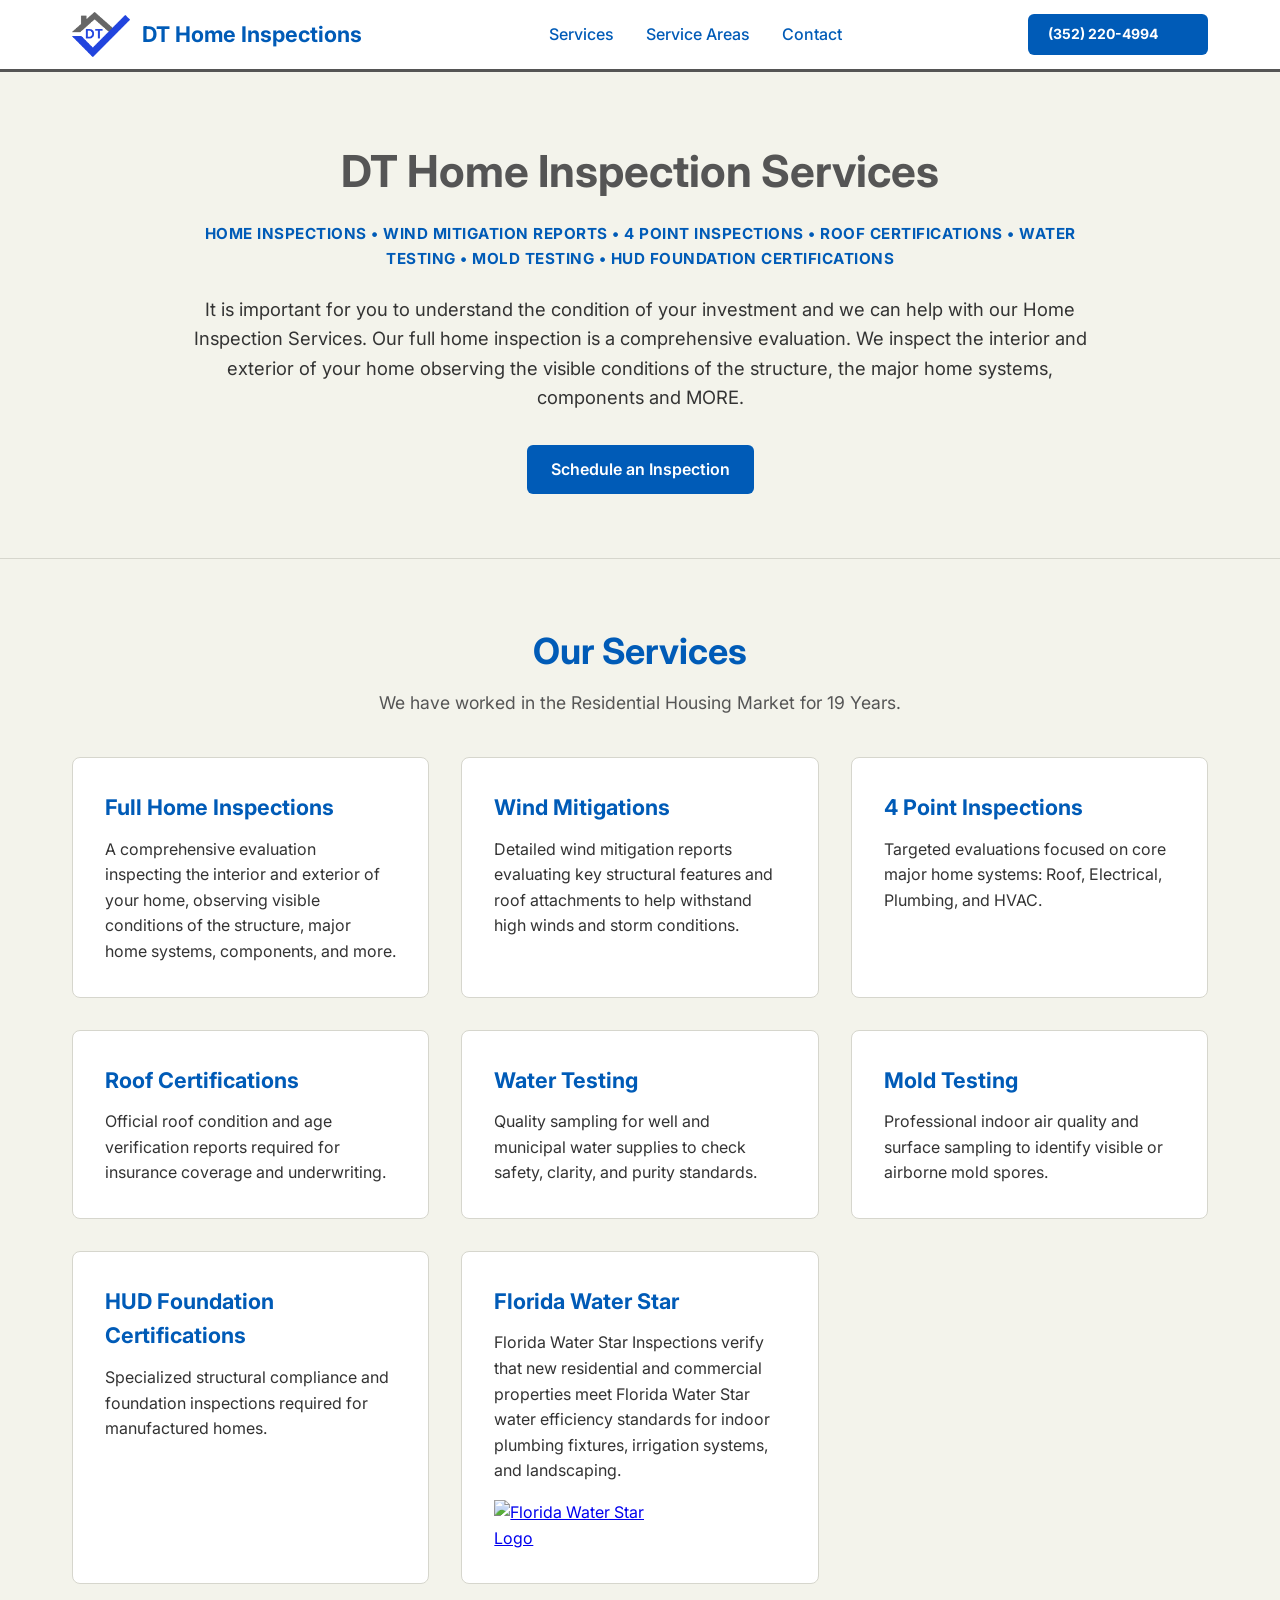
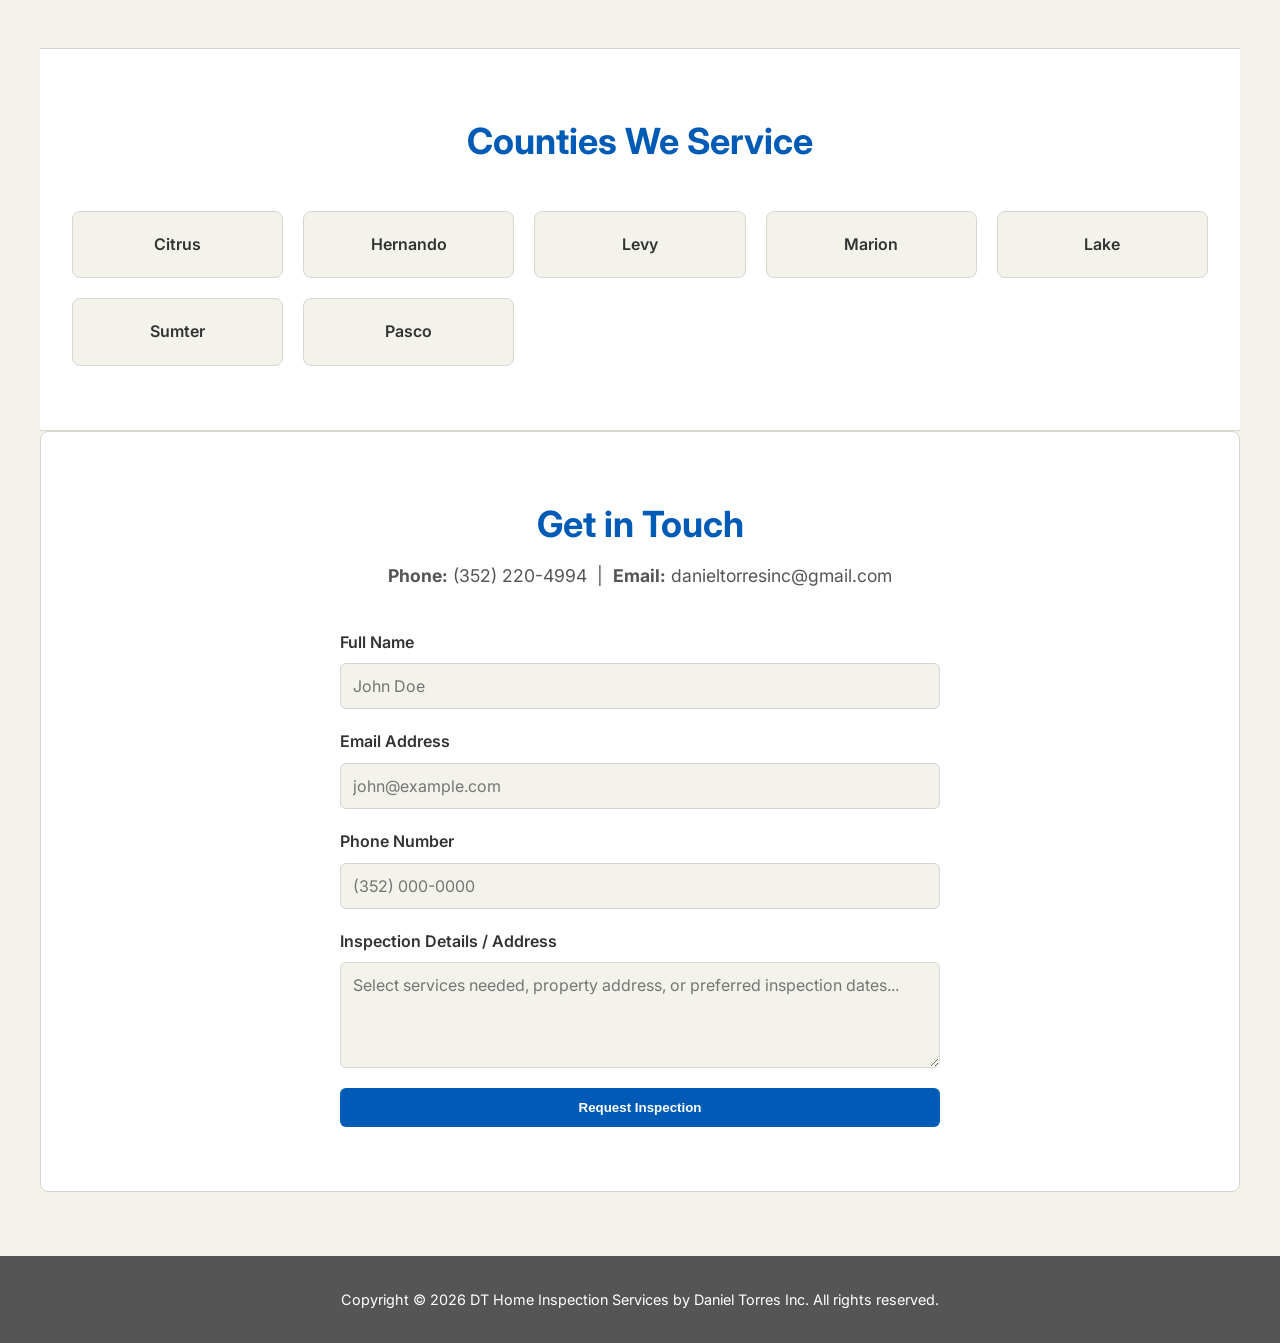
==== commit cf88c052: "Revise styles and content in index.html Updated header background color, logo text, and button style" ====
--- a/index.html
+++ b/index.html
@@ -35,7 +35,7 @@
     }
 
     .header { 
-      background-color: var(--primary); 
+      background-color: var(--bg-white); 
       border-bottom: 3px solid var(--slate); 
       position: sticky; 
       top: 0; 
@@ -53,19 +53,22 @@
 
     .brand { display: flex; align-items: center; gap: 0.75rem; text-decoration: none; }
     .brand-logo { height: 45px; width: auto; object-fit: contain; }
-    .logo-text { font-weight: 700; font-size: 1.35rem; color: #ffffff; }
+    .logo-text { font-weight: 700; font-size: 1.35rem; color: var(--primary); }
 
     .nav-links { display: flex; gap: 2rem; list-style: none; }
-    .nav-links a { text-decoration: none; color: #ffffff; font-weight: 500; transition: opacity 0.2s; }
+    .nav-links a { text-decoration: none; color: var(--primary); font-weight: 500; transition: opacity 0.2s; }
     .nav-links a:hover { opacity: 0.8; }
 
     .btn-header { 
-      background-color: #ffffff; 
-      color: var(--primary); 
+      background-color: var(--primary); 
+      color: var(--bg-white); 
       padding: 0.6rem 1.25rem; 
       border-radius: 6px; 
       text-decoration: none; 
       font-weight: 700; 
+      font-size: 14px;
+      width: 180px;
+      border: none;
       transition: background-color 0.2s; 
     }
     .btn-header:hover { background-color: var(--bg-warm); }
@@ -139,7 +142,7 @@
     <div class="nav-container">
       <a href="#" class="brand">
         <img src="dthis.png" alt="DT Home Inspection Logo" class="brand-logo">
-        <span class="logo-text">DT Home Inspection</span>
+        <span class="logo-text">DT Home Inspections</span>
       </a>
       <ul class="nav-links">
         <li><a href="#services">Services</a></li>
@@ -161,7 +164,7 @@
 
   <section id="services" class="section">
     <h2 class="section-title">Our Services</h2>
-    <p class="section-subtitle">We have worked in the Residential Housing Market for 19 Years. We are State Certified and can work in any county in the great State of Florida.</p>
+    <p class="section-subtitle">We have worked in the Residential Housing Market for 19 Years.</p>
     
     <div class="cards-grid">
       <div class="card">
@@ -185,11 +188,6 @@
       </div>
 
       <div class="card">
-        <h3>Pool Inspections</h3>
-        <p>Evaluations of swimming pool components, safety barriers, filtration systems, and surrounding deck structures.</p>
-      </div>
-
-      <div class="card">
         <h3>Water Testing</h3>
         <p>Quality sampling for well and municipal water supplies to check safety, clarity, and purity standards.</p>
       </div>
@@ -203,21 +201,29 @@
         <h3>HUD Foundation Certifications</h3>
         <p>Specialized structural compliance and foundation inspections required for manufactured homes.</p>
       </div>
+
+      <div class="card">
+        <h3>Florida Water Star</h3>
+        <p>Florida Water Star Inspections verify that new residential and commercial properties meet Florida Water Star water efficiency standards for indoor plumbing fixtures, irrigation systems, and landscaping.</p>
+      <a href="https://www.floridawaterstar.com/" target="_blank" rel="noopener noreferrer">
+  <img src="fws.jpg" alt="Florida Water Star Logo" style="max-width: 150px; margin-top: 1rem;">
+</a>
+    </div>
     </div>
   </section>
 
   <section id="coverage" class="section area-section">
-    <h2 class="section-title">Where We Work</h2>
-    <p class="section-subtitle">State Certified across Florida | Serving Citrus, Hernando, and surrounding communities</p>
+    <h2 class="section-title">Counties We Service</h2>
+    <p class="section-subtitle"></p>
     
     <div class="area-grid">
-      <div class="area-card"><span>Homosassa</span></div>
-      <div class="area-card"><span>Inverness</span></div>
-      <div class="area-card"><span>Crystal River</span></div>
-      <div class="area-card"><span>Lecanto</span></div>
+      <div class="area-card"><span>Citrus</span></div>
       <div class="area-card"><span>Hernando</span></div>
-      <div class="area-card"><span>Brooksville</span></div>
-      <div class="area-card"><span>Spring Hill</span></div>
+      <div class="area-card"><span>Levy</span></div>
+      <div class="area-card"><span>Marion</span></div>
+      <div class="area-card"><span>Lake</span></div>
+      <div class="area-card"><span>Sumter</span></div>
+      <div class="area-card"><span>Pasco</span></div>
     </div>
   </section>
 
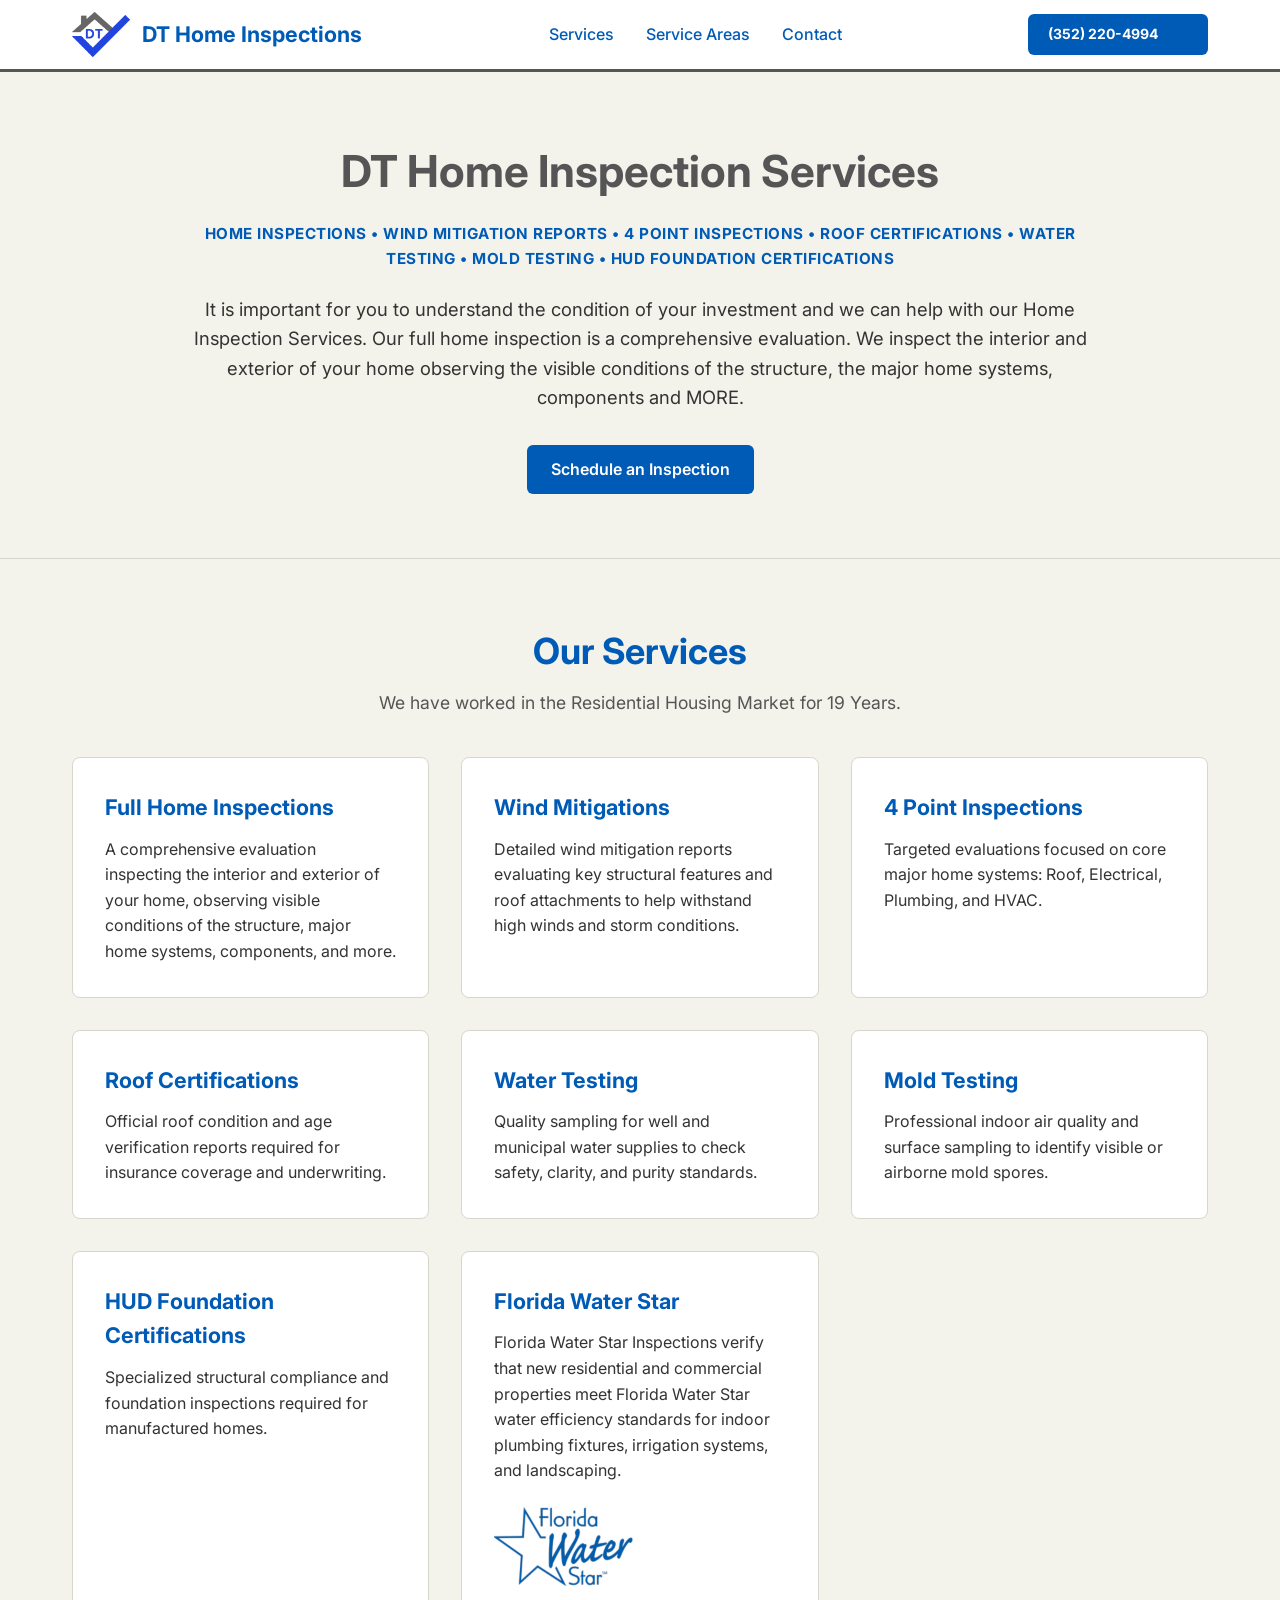
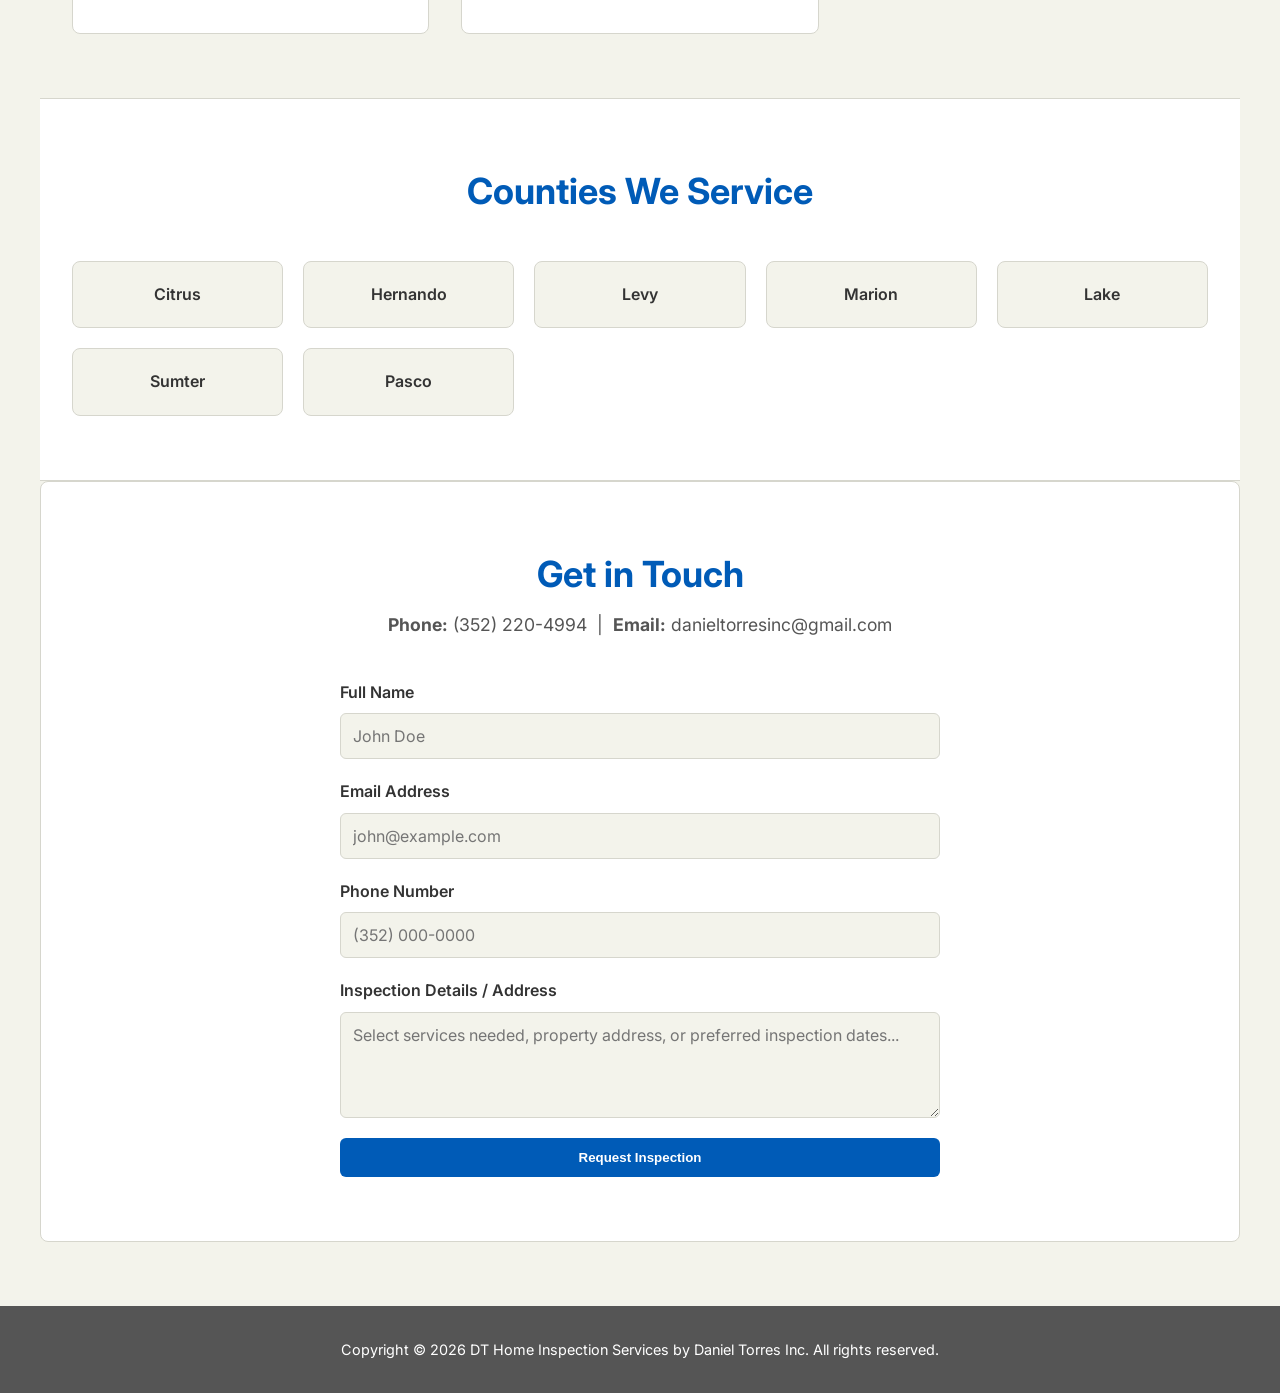
==== commit 9ba10f83: "Update image source for Florida Water Star logo" ====
--- a/index.html
+++ b/index.html
@@ -206,7 +206,7 @@
         <h3>Florida Water Star</h3>
         <p>Florida Water Star Inspections verify that new residential and commercial properties meet Florida Water Star water efficiency standards for indoor plumbing fixtures, irrigation systems, and landscaping.</p>
       <a href="https://www.floridawaterstar.com/" target="_blank" rel="noopener noreferrer">
-  <img src="fws.jpg" alt="Florida Water Star Logo" style="max-width: 150px; margin-top: 1rem;">
+  <img src="IMG_8772.jpg" alt="Florida Water Star Logo" style="max-width: 150px; margin-top: 1rem;">
 </a>
     </div>
     </div>
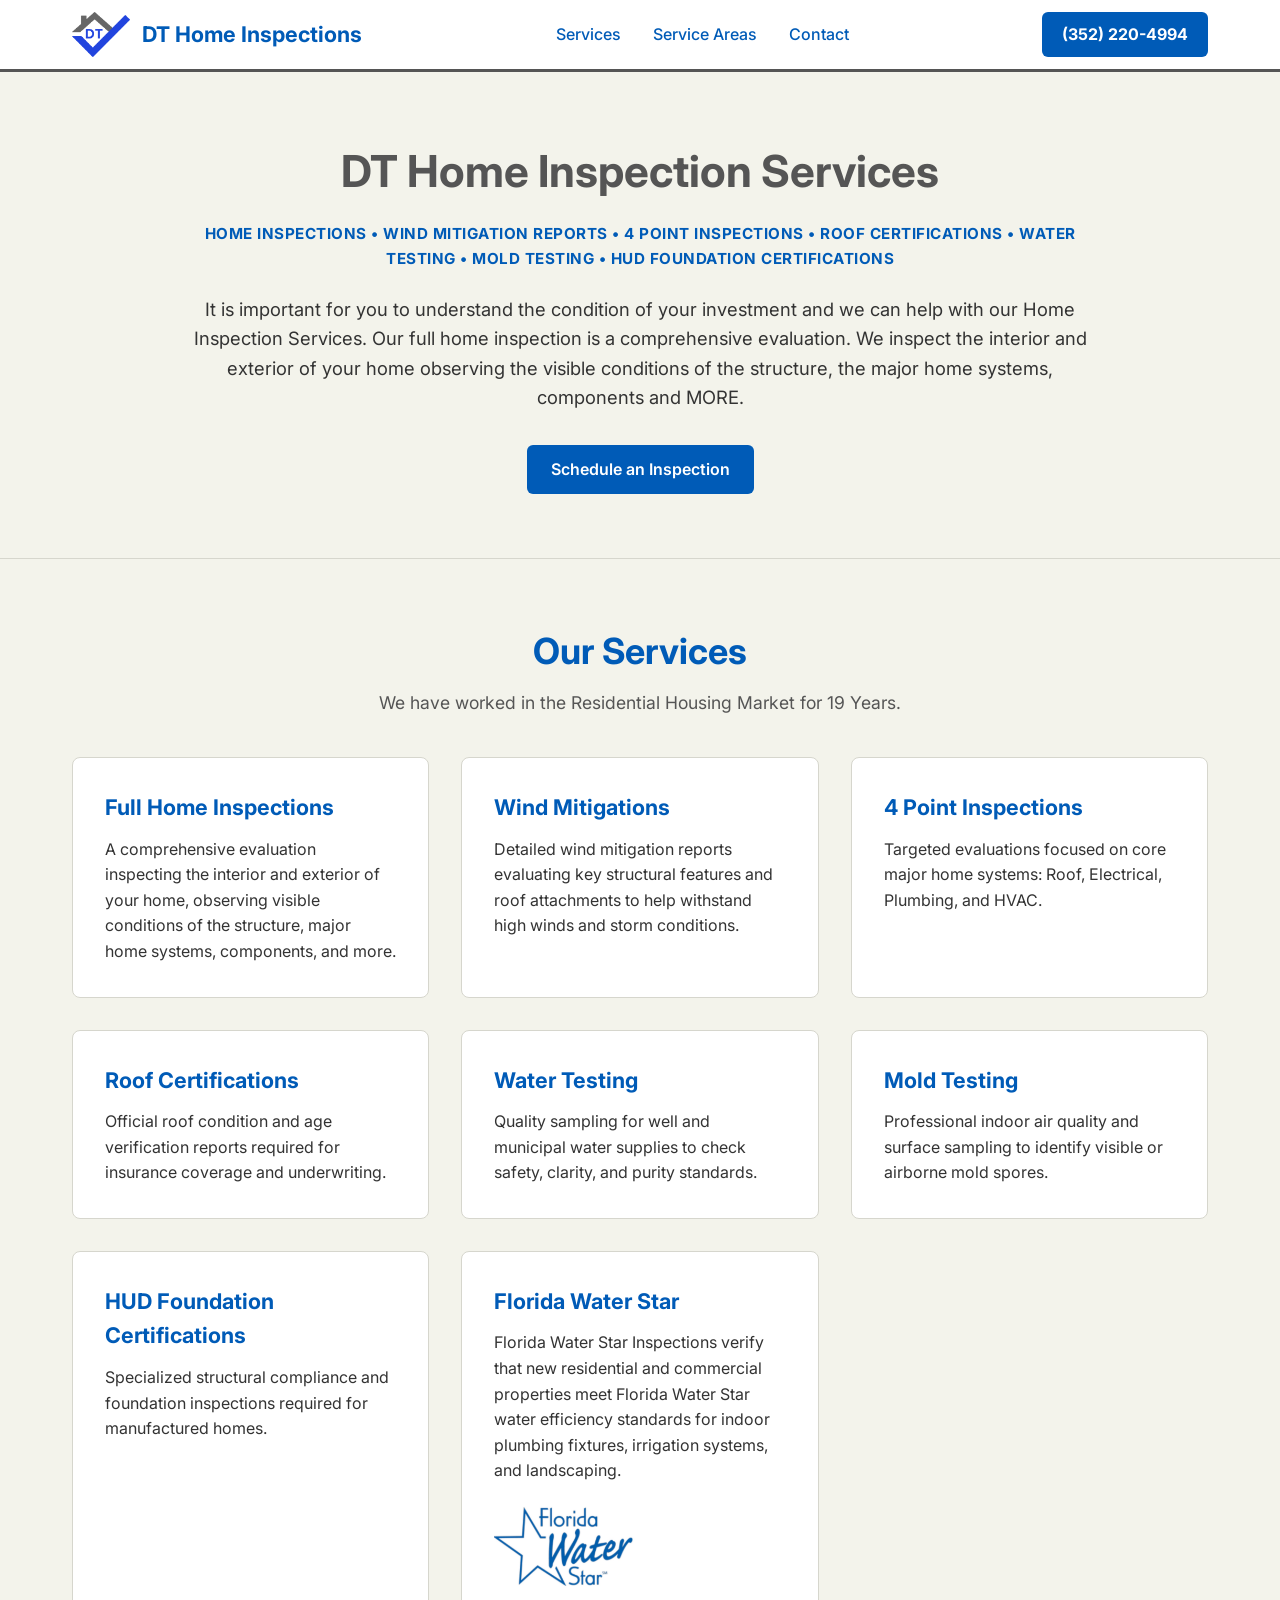
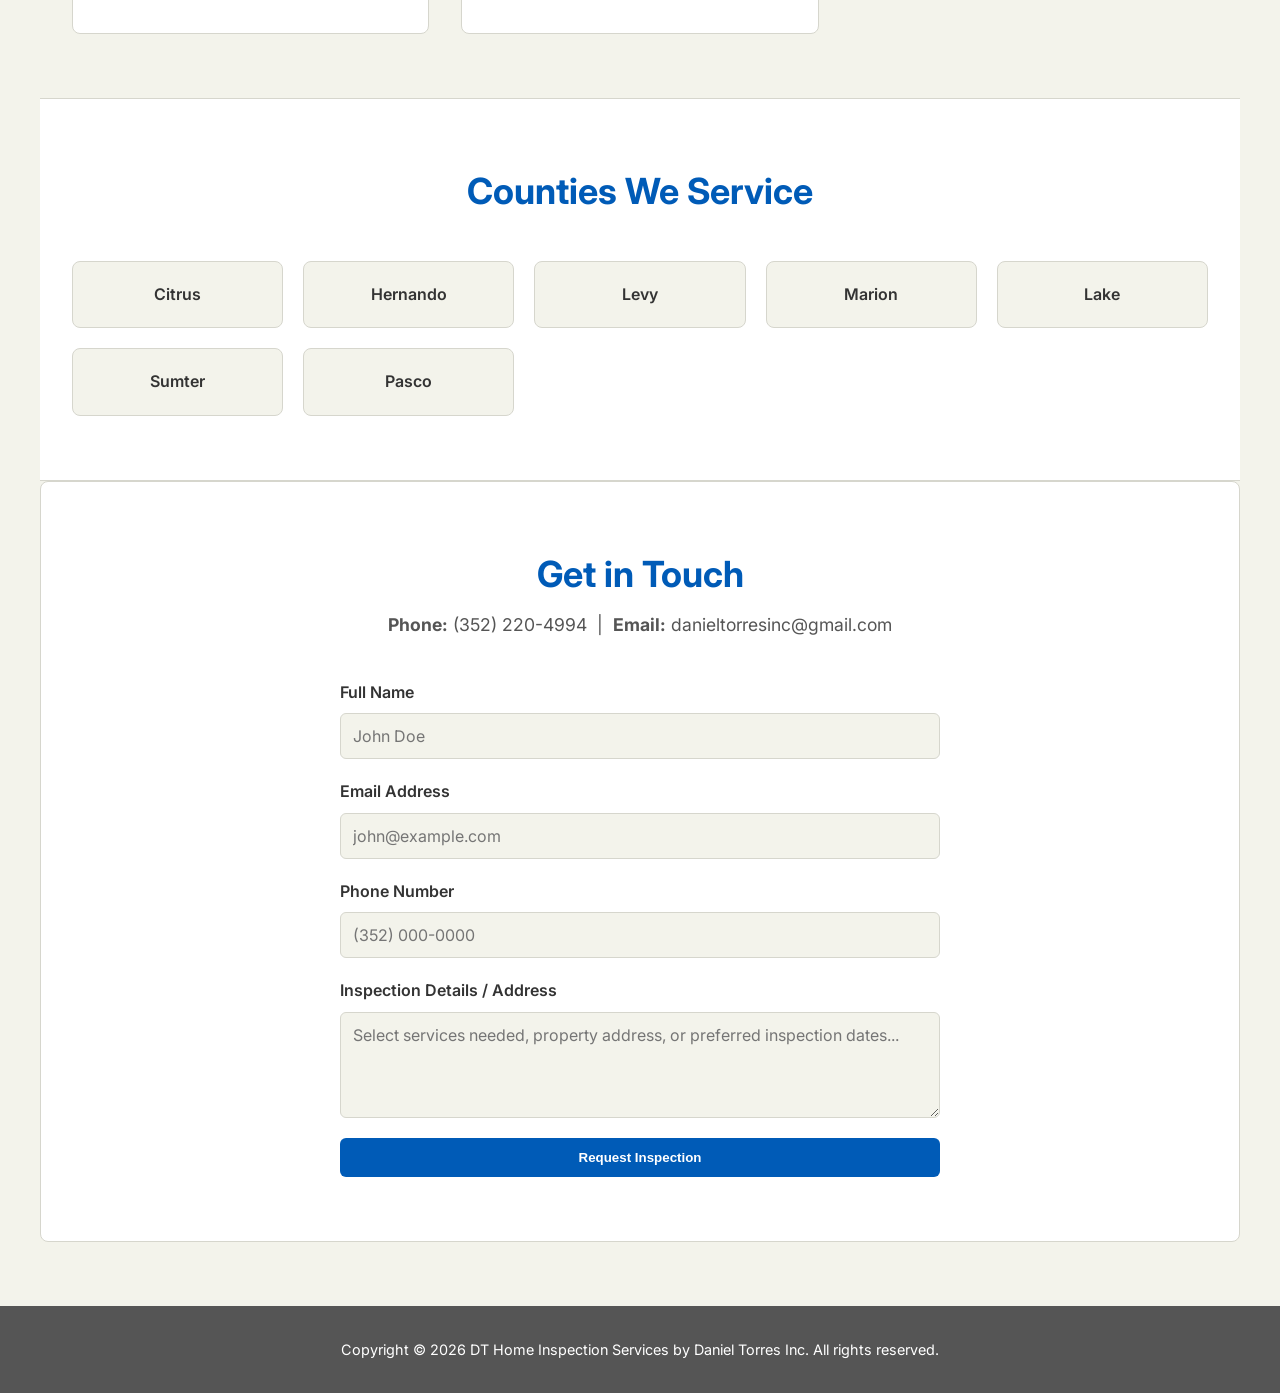
==== commit 785e169b: "Remove button font size and width styles Removed font size and width properties from button styles." ====
--- a/index.html
+++ b/index.html
@@ -66,8 +66,6 @@
       border-radius: 6px; 
       text-decoration: none; 
       font-weight: 700; 
-      font-size: 14px;
-      width: 180px;
       border: none;
       transition: background-color 0.2s; 
     }
